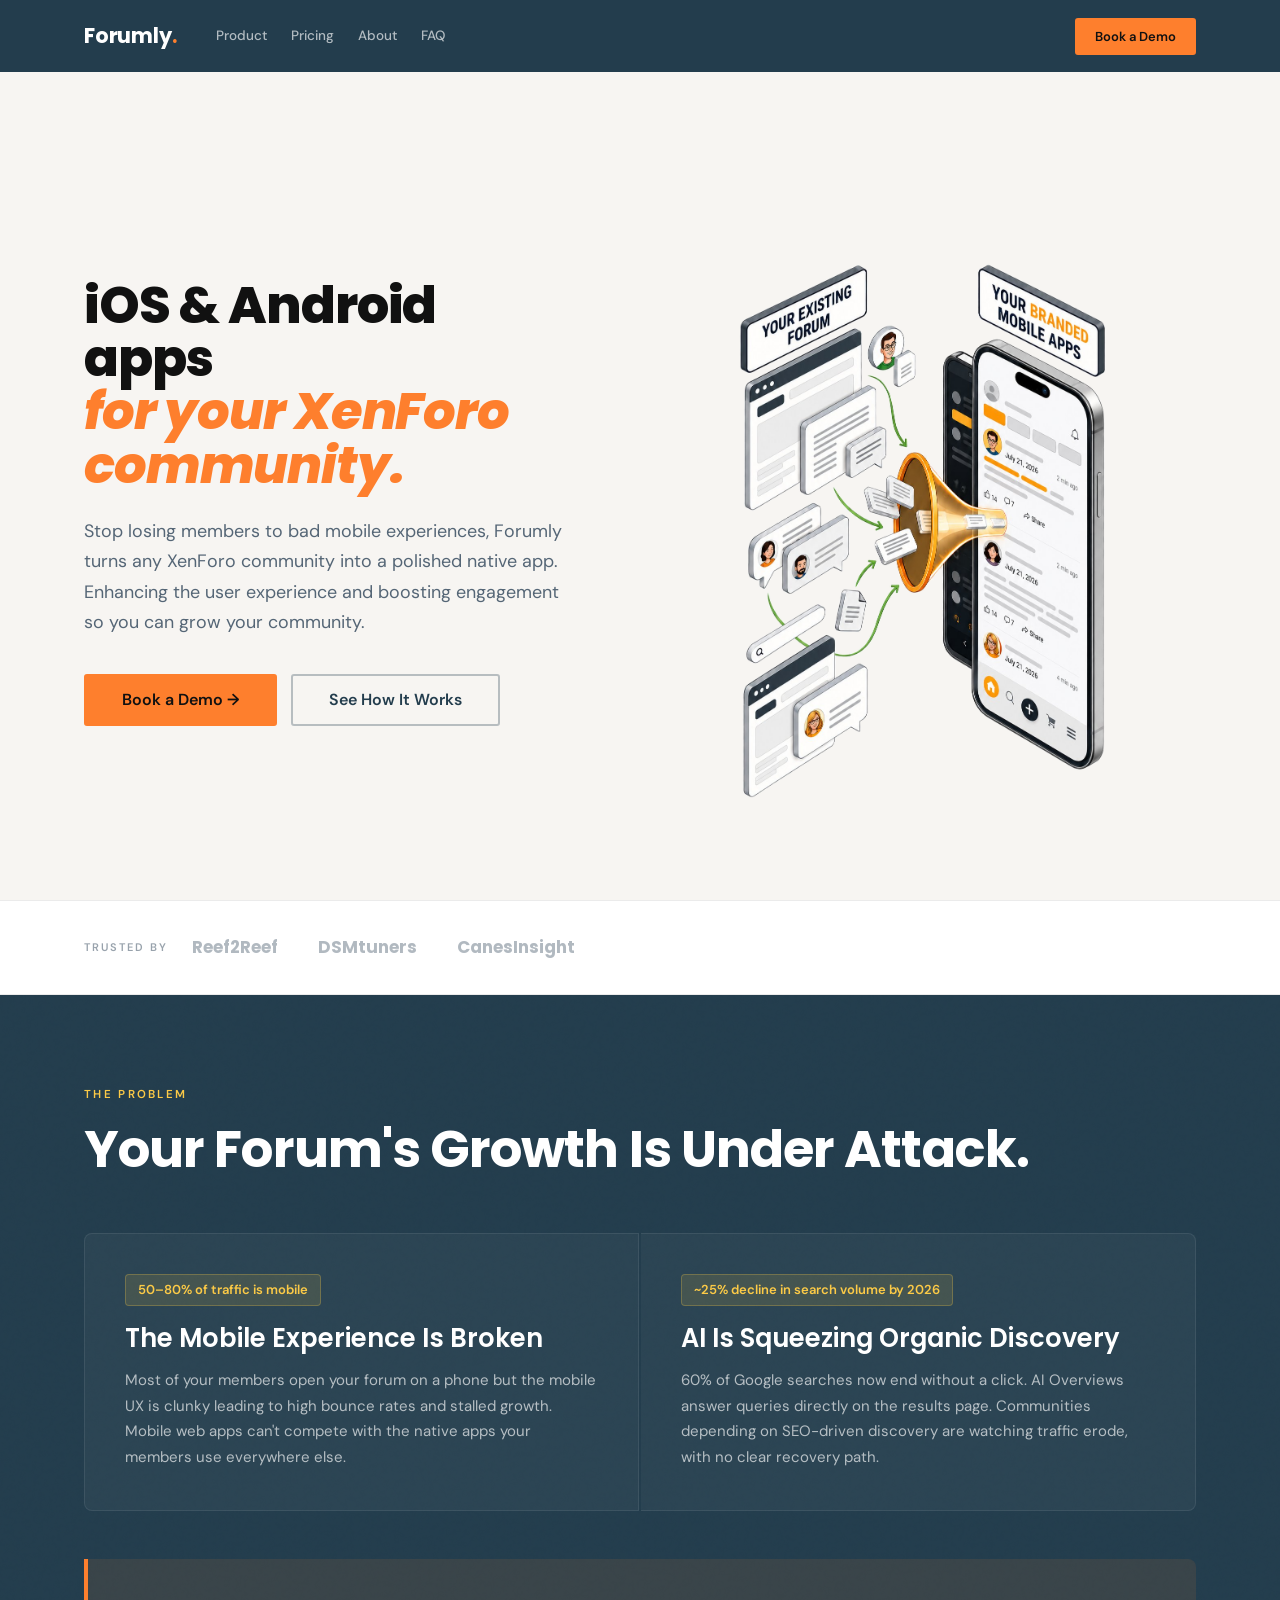
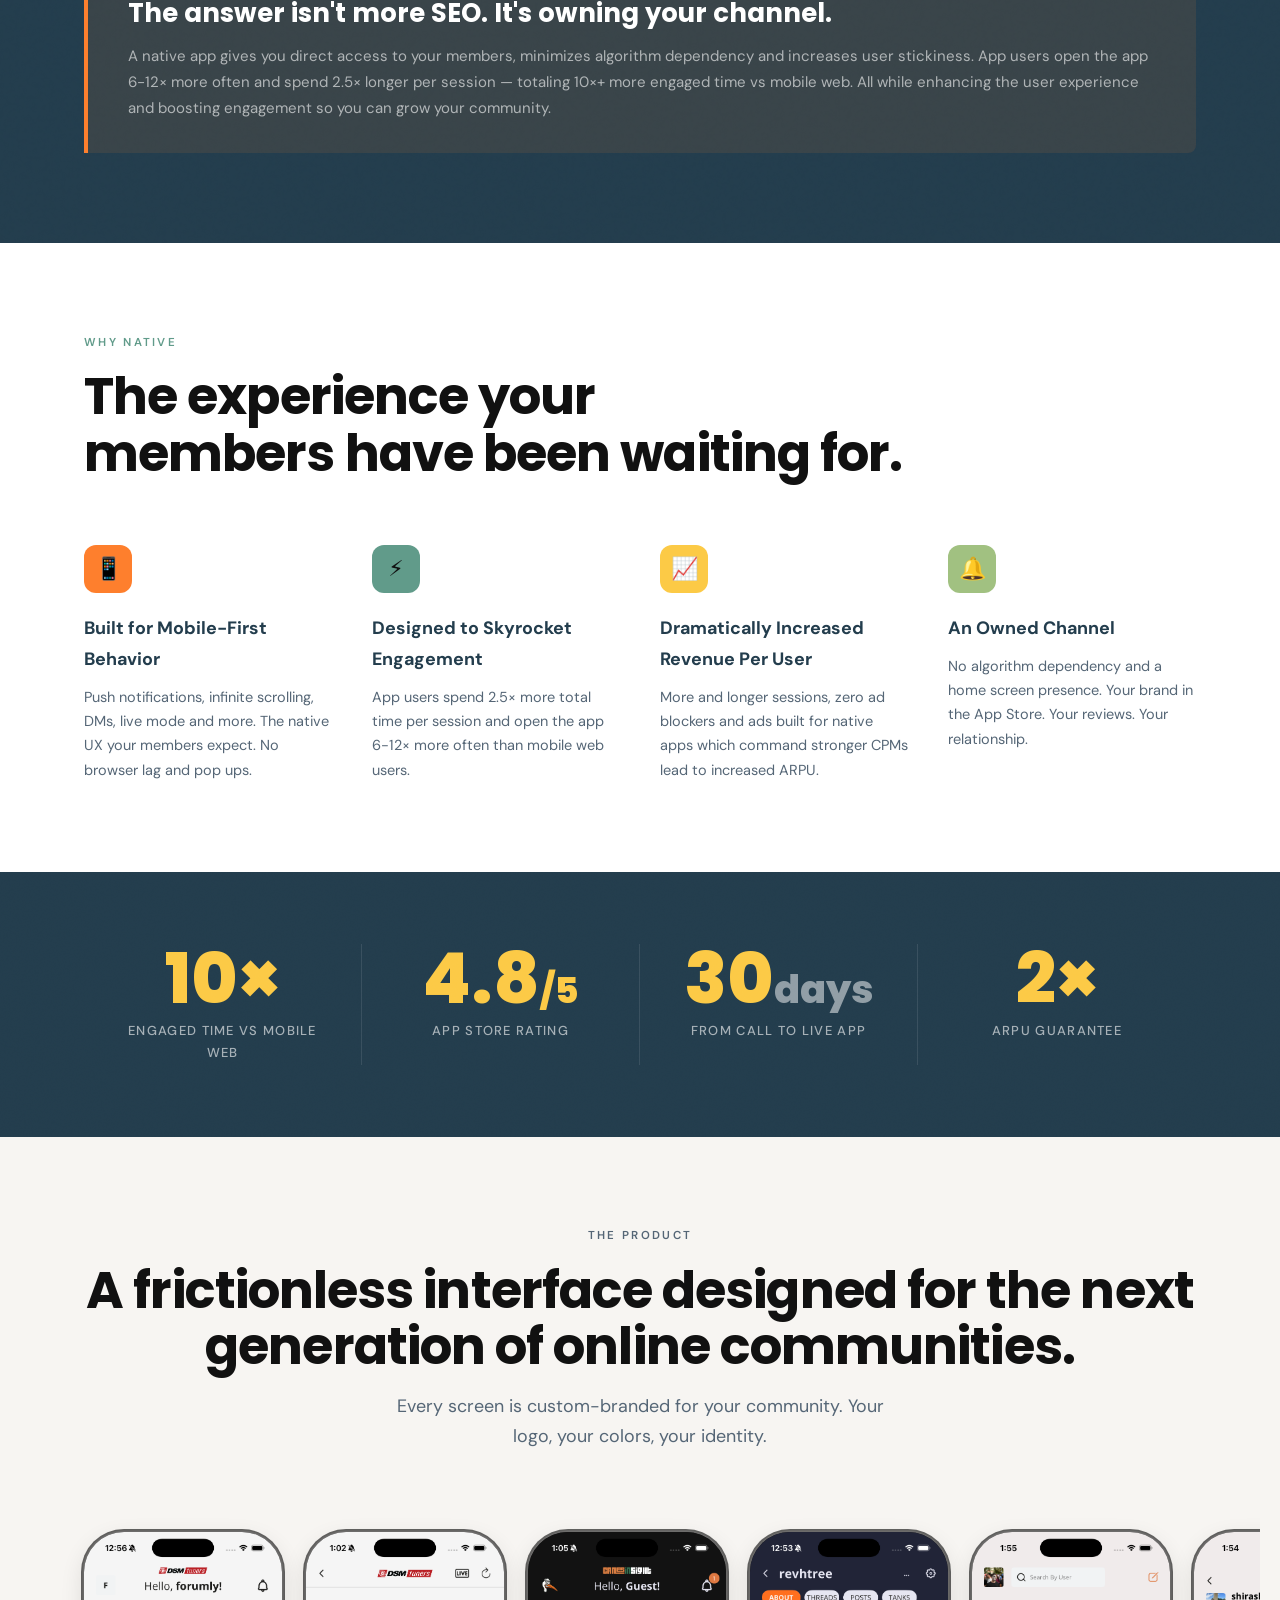
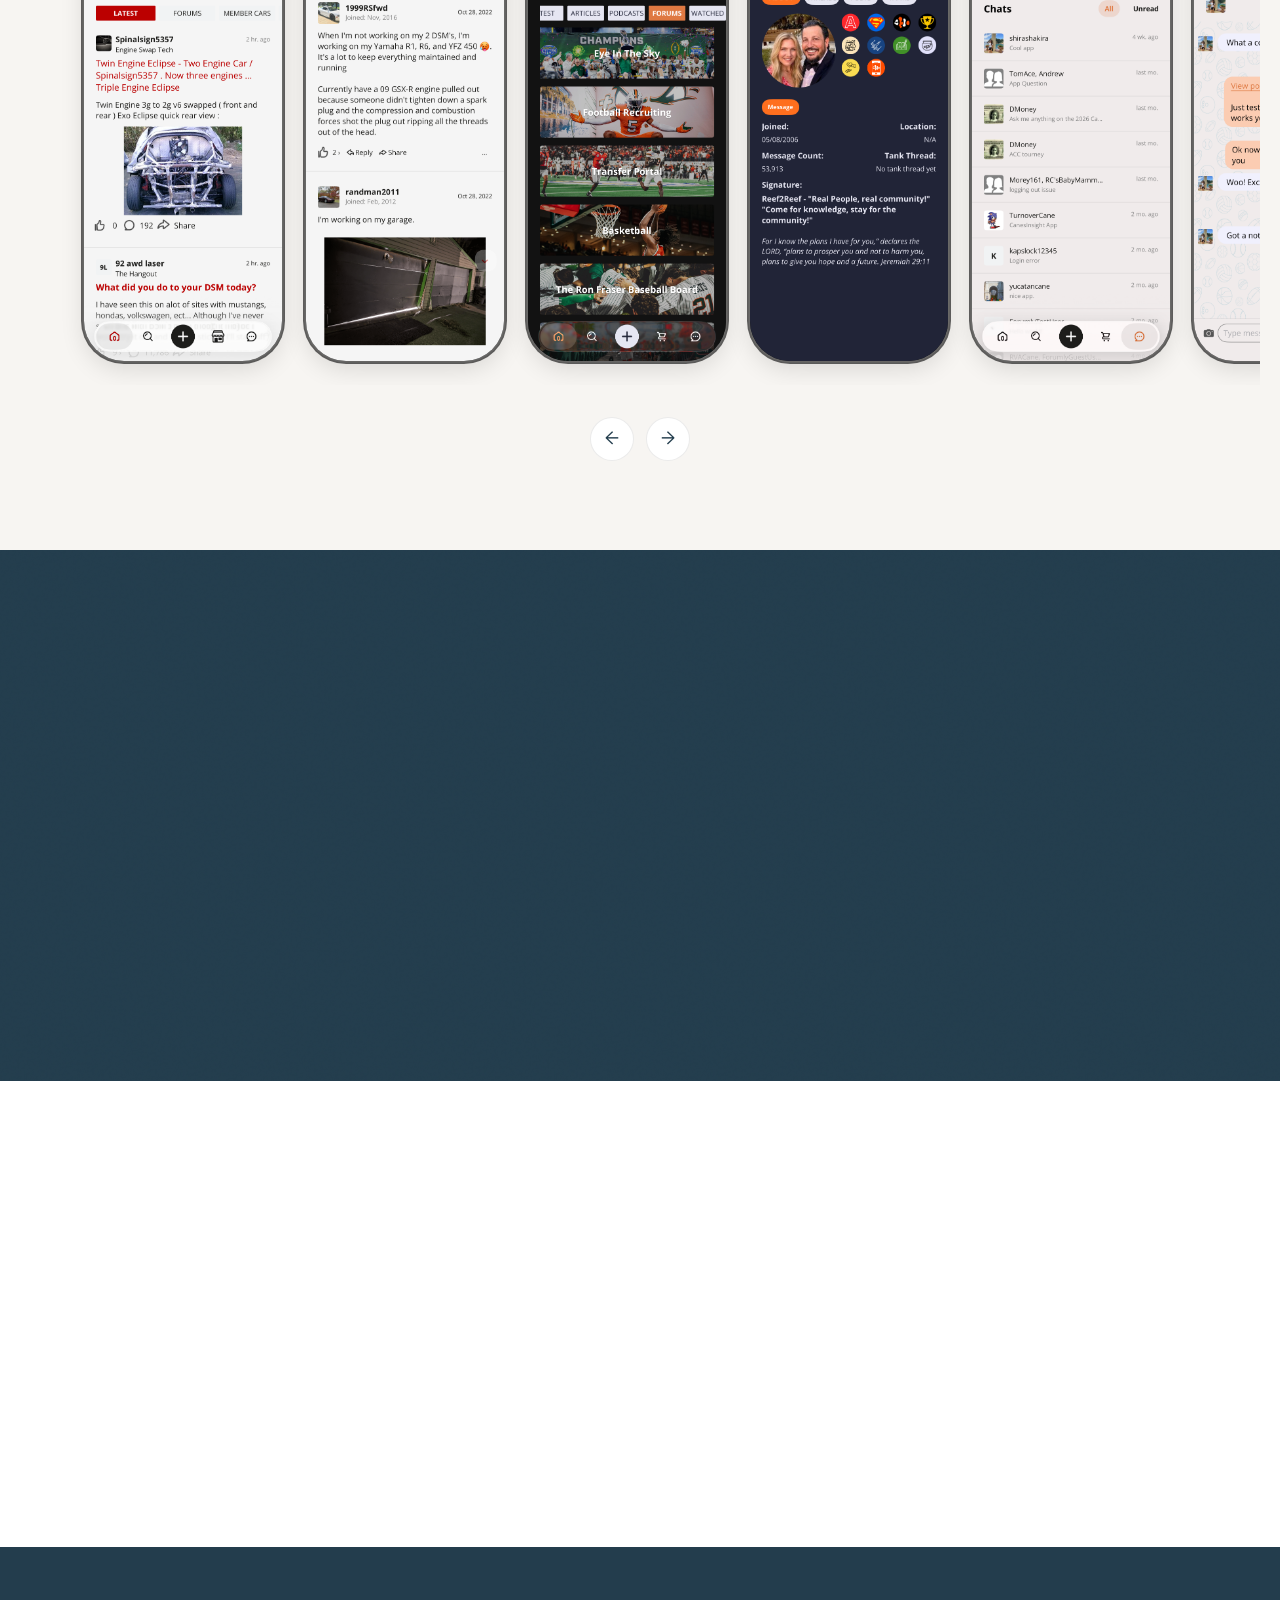
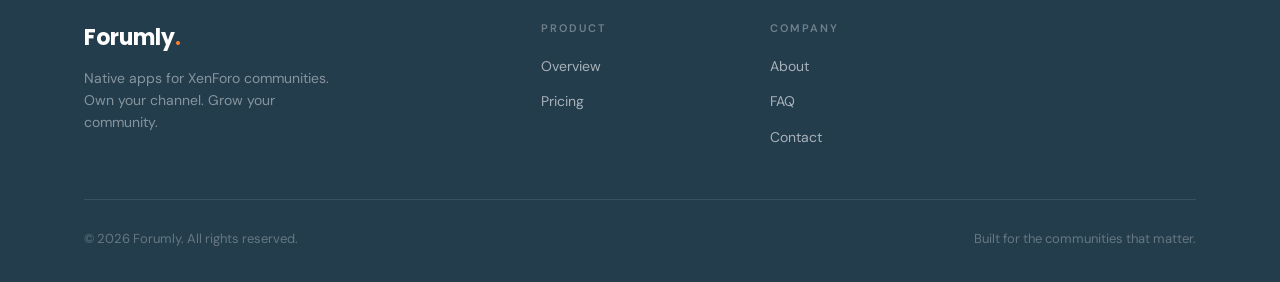
==== index.html @ 3f6e952a "cleaned up some copy with more metrics" ====
<!DOCTYPE html>
<html lang="en">
<head>
<meta charset="UTF-8">
<meta name="viewport" content="width=device-width, initial-scale=1.0">
<title>Forumly — Native Apps for XenForo Communities</title>
<meta name="description" content="Forumly turns any XenForo community into a polished native iOS &amp; Android app in 30 days. More engagement, more revenue, direct channel ownership.">
<link rel="icon" href="data:image/svg+xml,<svg xmlns=%22http://www.w3.org/2000/svg%22 viewBox=%220 0 100 100%22><text y=%22.9em%22 font-size=%2290%22>📱</text></svg>">
<link rel="canonical" href="https://www.tryforumly.com/">
<meta property="og:type" content="website">
<meta property="og:site_name" content="Forumly">
<meta property="og:url" content="https://www.tryforumly.com/">
<meta property="og:title" content="Forumly — Native Apps for XenForo Communities">
<meta property="og:description" content="Forumly turns any XenForo community into a polished native iOS &amp; Android app in 30 days. More engagement, more revenue, direct channel ownership.">
<meta property="og:image" content="https://www.tryforumly.com/uploads/og-image.png">
<meta name="twitter:card" content="summary_large_image">
<meta name="twitter:title" content="Forumly — Native Apps for XenForo Communities">
<meta name="twitter:description" content="Forumly turns any XenForo community into a polished native iOS &amp; Android app in 30 days. More engagement, more revenue, direct channel ownership.">
<meta name="twitter:image" content="https://www.tryforumly.com/uploads/og-image.png">
<link href="https://assets.calendly.com/assets/external/widget.css" rel="stylesheet">
<link rel="stylesheet" href="css/forumly.css">
<link rel="stylesheet" href="css/index.css">
<script type="application/ld+json">
{
  "@context": "https://schema.org",
  "@graph": [
    {
      "@type": "WebSite",
      "name": "Forumly",
      "url": "https://www.tryforumly.com/",
      "description": "Native iOS and Android apps for XenForo forum communities."
    },
    {
      "@type": "Organization",
      "name": "Forumly",
      "url": "https://www.tryforumly.com/",
      "description": "Forumly builds native iOS and Android apps for XenForo communities. Live in 30 days. 50/50 revenue share with a 2× ARPU guarantee.",
      "sameAs": []
    },
    {
      "@type": "SoftwareApplication",
      "name": "Forumly — XenForo Mobile App",
      "applicationCategory": "CommunityApplication",
      "operatingSystem": "iOS, Android",
      "url": "https://www.tryforumly.com/",
      "description": "The fastest way to launch a native iOS and Android app for any XenForo community. Full-service: we build it, submit it, and manage it. Live in 30 days. No developer required. 50/50 ad revenue share with a 2× ARPU guarantee — we only win when you win.",
      "offers": {
        "@type": "Offer",
        "price": "6000",
        "priceCurrency": "USD",
        "description": "One-time setup fee. 50/50 ad revenue share ongoing. 2× ARPU guarantee."
      },
      "featureList": [
        "Native iOS and Android apps (not a webview wrapper)",
        "Live in 30 days",
        "Full-service: we handle App Store and Google Play submission",
        "Push notifications",
        "Real-time sync via XenForo REST API",
        "Custom branding — your name, your icon, your app",
        "50/50 ad revenue share",
        "2× ARPU guarantee",
        "Live Mode for real-time community events",
        "BBCode rendered as native UI elements",
        "Existing subscriber/paid member tiers respected"
      ],
    }
  ]
}
</script>
</head>
<body>

<!-- ── Navigation ── -->
<script src="partials/nav.js"></script>

<!-- ── Hero ── -->
<section class="hero" data-screen-label="Hero">
  <div class="wrap">
    <div class="hero-grid">
      <div class="hero-content">
        <h1 class="display" style="margin-top: 20px; font-size: clamp(32px,4vw,58px); font-family: Poppins">
          iOS &amp; Android apps<br>
          <em style="color:var(--orange);">for your XenForo community.</em>
        </h1>
        <p class="lead" style="margin-top:24px;max-width:480px;">
          Stop losing members to bad mobile experiences, Forumly turns any XenForo community into a polished native app. Enhancing the user experience and boosting engagement so you can grow your community.
        </p>
        <div class="hero-ctas">
          <a href="" onclick="Calendly.initPopupWidget({url:'https://calendly.com/nathan-tryforumly/30min?primary_color=fe7f2d'});return false;" class="btn btn-primary btn-lg">Book a Demo &rarr;</a>
          <a href="product.html" class="btn btn-outline--dark btn-lg">See How It Works</a>
        </div>
      </div>
      <div class="hero-illustration" aria-hidden="false">
          <img src="uploads/hero-infographic.png" alt="Your existing XenForo forum transformed into branded native mobile apps" style="margin: 0px">
        </div>
    </div>
  </div>
</section>

<!-- ── Partner Strip ── -->
<div class="partners" data-screen-label="Partners">
  <div class="wrap">
    <div class="partners-inner">
      <span class="partner-lede">Trusted by</span>
      <div class="partner-scroll-wrap">
        <div class="partner-scroll-inner">
          <a href="https://reef2reef.com/" target="_blank" rel="noopener" class="partner-name" style="--brand-color:#FF6F1E;">Reef2Reef</a>
          <a href="https://dsmtuners.com/" target="_blank" rel="noopener" class="partner-name" style="--brand-color:#BB0000;">DSMtuners</a>
          <a href="https://www.canesinsight.com/" target="_blank" rel="noopener" class="partner-name" style="--brand-color:#DF7942;">CanesInsight</a>
          <a href="https://reef2reef.com/" target="_blank" rel="noopener" class="partner-name partner-clone" style="--brand-color:#FF6F1E;" aria-hidden="true">Reef2Reef</a>
          <a href="https://dsmtuners.com/" target="_blank" rel="noopener" class="partner-name partner-clone" style="--brand-color:#BB0000;" aria-hidden="true">DSMtuners</a>
          <a href="https://www.canesinsight.com/" target="_blank" rel="noopener" class="partner-name partner-clone" style="--brand-color:#DF7942;" aria-hidden="true">CanesInsight</a>
        </div>
      </div>
    </div>
  </div>
</div>

<!-- ── Problem ── -->
<section class="sec sec--dark" id="problem" data-screen-label="Problem">
  <div class="wrap">
    <div class="reveal">
      <span class="eyebrow">The problem</span>
      <h2 class="heading-1" style="margin-top:16px;">
        Your Forum's Growth Is Under Attack.
      </h2>
    </div>
    <div class="problem-grid reveal">
      <div class="problem-col">
        <span class="problem-stat">50–80% of traffic is mobile</span>
        <h3 class="heading-3" style="color:var(--white);margin-bottom:14px;">The Mobile Experience Is Broken</h3>
        <p style="color:rgba(255,255,255,0.65);font-size:15px;line-height:1.7;">Most of your members open your forum on a phone but the mobile UX is clunky leading to high bounce rates and stalled growth. Mobile web apps can't compete with the native apps your members use everywhere else.</p>
      </div>
      <div class="problem-col">
        <span class="problem-stat">~25% decline in search volume by 2026</span>
        <h3 class="heading-3" style="color:var(--white);margin-bottom:14px;">AI Is Squeezing Organic Discovery</h3>
        <p style="color:rgba(255,255,255,0.65);font-size:15px;line-height:1.7;">60% of Google searches now end without a click. AI Overviews answer queries directly on the results page. Communities depending on SEO-driven discovery are watching traffic erode, with no clear recovery path.</p>
      </div>
    </div>
    <div class="problem-bridge reveal">
      <p style="font-family:var(--font-display);font-size:clamp(18px,2.2vw,26px);font-weight:700;color:var(--white);">The answer isn't more SEO. It's owning your channel.</p>
      <p style="color:rgba(255,255,255,0.6);font-size:15px;margin-top:8px;">A native app gives you direct access to your members, minimizes algorithm dependency and increases user stickiness. App users open the app 6-12× more often and spend 2.5× longer per session — totaling 10×+ more engaged time vs mobile web. All while enhancing the user experience and boosting engagement so you can grow your community.</p>
    </div>
  </div>
</section>

<!-- ── Benefits ── -->
<section class="sec" id="benefits" data-screen-label="Benefits">
  <div class="wrap">
    <div class="reveal">
      <span class="eyebrow">Why native</span>
      <h2 class="heading-1" style="margin-top:16px;">
        The experience your<br>members have been waiting for.
      </h2>
    </div>
    <div class="benefits-row reveal">

      <div class="benefit">
        <div class="benefit-icon" style="background:var(--orange);font-size:22px;">📱</div>
        <h3>Built for Mobile-First Behavior</h3>
        <p>Push notifications, infinite scrolling, DMs, live mode and more. The native UX your members expect. No browser lag and pop ups. </p>
      </div>

      <div class="benefit">
        <div class="benefit-icon" style="background:var(--teal);font-size:22px;">⚡</div>
        <h3>Designed to Skyrocket Engagement</h3>
        <p>App users spend 2.5× more total time per session and open the app 6-12× more often than mobile web users.</p>
      </div>

      <div class="benefit">
        <div class="benefit-icon" style="background:var(--yellow);font-size:22px;">📈</div>
        <h3>Dramatically Increased Revenue Per User</h3>
        <p>More and longer sessions, zero ad blockers and ads built for native apps which command stronger CPMs lead to increased ARPU.</p>
      </div>

      <div class="benefit">
        <div class="benefit-icon" style="background:var(--sage);font-size:22px;">🔔</div>
        <h3>An Owned Channel</h3>
        <p>No algorithm dependency and a home screen presence. Your brand in the App Store. Your reviews. Your relationship.</p>
      </div>

    </div>
  </div>
</section>

<!-- ── Stats Bar ── -->
<section class="stats-bar sec--dark" data-screen-label="Stats">
  <div class="wrap">
    <div class="stats-inner reveal">
      <div class="stat-cell">
        <span class="stat-num">10×</span>
        <span class="stat-label">Engaged time vs mobile web</span>
      </div>
      <div class="stat-cell">
        <span class="stat-num">4.8<span style="font-size:0.5em;">/5</span></span>
        <span class="stat-label">App Store rating</span>
      </div>
      <div class="stat-cell">
        <span class="stat-num">30<span style="font-size:0.55em;color:rgba(255,255,255,0.5);">days</span></span>
        <span class="stat-label">From call to live app</span>
      </div>
      <div class="stat-cell">
        <span class="stat-num">2×</span>
        <span class="stat-label">ARPU GUARANTEE</span>
      </div>
    </div>
  </div>
</section>

<!-- ── App Preview ── -->
<section class="sec sec--warm" id="preview" data-screen-label="App Preview">
  <div class="wrap">
    <div class="reveal" style="text-align:center;">
      <span class="eyebrow eyebrow--dark">The product</span>
      <h2 class="heading-1" style="margin-top:16px;margin-left:auto;margin-right:auto;">
        A frictionless interface designed for the next generation of online communities.
      </h2>
      <p class="lead" style="margin-top:16px;max-width:520px;margin-left:auto;margin-right:auto;">
        Every screen is custom-branded for your community. Your logo, your colors, your identity.
      </p>
    </div>
    <div class="screenshot-carousel reveal">
      <div class="carousel-fade">
        <div class="carousel-track" id="carouselTrack">
          <div class="carousel-item">
            <div class="phone phone--lg"><img src="uploads/home_main_feed.png" alt="XenForo community main feed in Forumly native mobile app"></div>
          </div>
          <div class="carousel-item">
            <div class="phone phone--lg"><img src="uploads/home_thread.png" alt="XenForo forum thread view in Forumly native iOS app"></div>
          </div>
          <div class="carousel-item">
            <div class="phone phone--lg"><img src="uploads/home_forums.png" alt="XenForo forums list in Forumly native mobile app"></div>
          </div>
          <div class="carousel-item">
            <div class="phone phone--lg"><img src="uploads/home_profile.png" alt="User profile screen in XenForo native mobile app"></div>
          </div>
          <div class="carousel-item">
            <div class="phone phone--lg"><img src="uploads/pasted-1780509312241-0.png" alt="Direct message inbox in XenForo native mobile app"></div>
          </div>
          <div class="carousel-item">
            <div class="phone phone--lg"><img src="uploads/pasted-1780509300021-0.png" alt="Direct messaging in XenForo native mobile app"></div>
          </div>
          <div class="carousel-item">
            <div class="phone phone--lg"><img src="uploads/product_push_notification.png" alt="XenForo forum push notification on iPhone"></div>
          </div>
          <div class="carousel-item">
            <div class="phone phone--lg"><img src="uploads/pasted-1780509319614-0.png" alt="Full-text search in XenForo native mobile app"></div>
          </div>
          <div class="carousel-item">
            <div class="phone phone--lg"><img src="uploads/product_easy_posting.png" alt="Easy forum posting in XenForo native mobile app"></div>
          </div>
        </div>
      </div>
      <div class="carousel-controls">
        <button class="carousel-btn" id="carouselPrev" aria-label="Previous">&#8592;</button>
        <button class="carousel-btn" id="carouselNext" aria-label="Next">&#8594;</button>
      </div>
    </div>
  </div>
</section>



<!-- ── Testimonial ── -->
<section class="sec--dark" id="testimonial" data-screen-label="Testimonial">
  <div class="wrap">
    <div class="testimonial-quote reveal">
      <span class="quote-mark">&ldquo;</span>
      <p class="quote-text" style="font-size:clamp(20px,2.5vw,34px);">
        With our new app we not only have a tool that can help us stay viable, but we have 
        something that gives us other avenues for growth in an ever evolving social landscape.
      </p>
      <div class="quote-attr">
        <span class="quote-name">David Hammontree &mdash; <span style="color:var(--orange);">@revhtree</span></span>
        <span class="quote-role">Owner, <a href="https://www.reef2reef.com/" target="_blank" rel="noopener" style="color:rgba(255,255,255,0.55);text-decoration:underline;text-underline-offset:3px;">Reef2Reef.com</a> &mdash; largest reef aquarium community online</span>
      </div>
    </div>
  </div>
</section>

<!-- ── Final CTA ── -->
<section class="final-cta" data-screen-label="CTA">
  <div class="wrap">
    <div class="reveal">
      <span class="eyebrow eyebrow--dark" style="display:block;text-align:center;margin-bottom:20px;">Get started</span>
      <h2 class="heading-1" style="margin:0 auto 16px;">
        Ready to grow your community?
      </h2>
      <p class="lead" style="max-width:420px;margin:0 auto 36px;">
        No long-term contracts. Live in 30 days.
      </p>
      <div class="final-cta-btns">
        <a href="" onclick="Calendly.initPopupWidget({url:'https://calendly.com/nathan-tryforumly/30min?primary_color=fe7f2d'});return false;" class="btn btn-primary btn-lg">Book a Demo &rarr;</a>
        <a href="pricing.html" class="btn btn-outline--dark btn-lg">See Pricing</a>
      </div>
    </div>
  </div>
</section>

<!-- ── Footer ── -->
<script src="partials/footer.js"></script>

<script src="https://assets.calendly.com/assets/external/widget.js" type="text/javascript" async></script>
<script src="js/nav.js"></script>
<script>
(function () {
  var track = document.getElementById('carouselTrack');
  var prevBtn = document.getElementById('carouselPrev');
  var nextBtn = document.getElementById('carouselNext');
  if (!track) return;

  var originals = Array.from(track.querySelectorAll('.carousel-item'));
  var n = originals.length;

  // Clone all items for seamless looping
  originals.forEach(function (item) {
    var clone = item.cloneNode(true);
    clone.setAttribute('aria-hidden', 'true');
    track.appendChild(clone);
  });

  var current = 0;
  var isJumping = false;

  function itemW() {
    var gap = parseInt(getComputedStyle(track).gap) || 24;
    return originals[0].offsetWidth + gap;
  }

  function goTo(index, animate) {
    isJumping = !animate;
    track.style.scrollBehavior = animate ? 'smooth' : 'auto';
    track.scrollLeft = index * itemW();
    if (animate) setTimeout(function () { isJumping = false; }, 400);
    current = index;
  }

  // Start at first item
  goTo(0, false);

  nextBtn.addEventListener('click', function () {
    var next = current + 1;
    if (next >= n) {
      // Scroll to clone, then silently jump to real item
      track.style.scrollBehavior = 'smooth';
      track.scrollLeft = next * itemW();
      current = next;
      setTimeout(function () { goTo(0, false); }, 420);
    } else {
      goTo(next, true);
    }
  });

  prevBtn.addEventListener('click', function () {
    if (current <= 0) {
      // Jump to last clone position, then scroll back
      goTo(n, false);
      setTimeout(function () { goTo(n - 1, true); }, 50);
    } else {
      goTo(current - 1, true);
    }
  });

  // Auto-advance every 3.5 seconds
  var autoTimer = setInterval(function () {
    var next = current + 1;
    if (next >= n) {
      track.style.scrollBehavior = 'smooth';
      track.scrollLeft = next * itemW();
      current = next;
      setTimeout(function () { goTo(0, false); }, 420);
    } else {
      goTo(next, true);
    }
  }, 3500);

  // Pause auto-advance on user interaction
  [prevBtn, nextBtn].forEach(function (btn) {
    btn.addEventListener('click', function () {
      clearInterval(autoTimer);
    });
  });
})();
</script>
</body>
</html>
---- css/forumly.css ----
/* ================================================
   FORUMLY — SHARED STYLESHEET
   Editorial meets product. Dark slate / vivid orange
   ================================================ */

@import url('https://fonts.googleapis.com/css2?family=Poppins:ital,wght@0,500;0,600;0,700;0,800;1,600&family=DM+Sans:opsz,wght@9..40,300;9..40,400;9..40,500;9..40,600;9..40,700&display=swap');

/* ── Tokens ── */
:root {
  --dark:   #233D4D;
  --orange: #FE7F2D;
  --yellow: #FCCA46;
  --sage:   #A1C181;
  --teal:   #619B8A;
  --white:  #FFFFFF;
  --black:  #111111;
  --warm:   #F7F5F2;
  --muted:  #556676;
  --border: rgba(0,0,0,0.08);

  --font-display: 'Poppins', system-ui, sans-serif;
  --font-body:    'DM Sans', system-ui, sans-serif;

  --w: 1240px;
  --pad: clamp(20px, 5vw, 64px);
  --sv: clamp(48px, 7vw, 96px);
  --r-sm: 3px;
  --r-md: 8px;
  --r-lg: 16px;
  --r-xl: 28px;
}

/* ── Reset ── */
*, *::before, *::after { box-sizing: border-box; margin: 0; padding: 0; }
html { scroll-behavior: smooth; }
img, video { display: block; max-width: 100%; }
a { color: inherit; text-decoration: none; }
ul, ol { list-style: none; }
button { cursor: pointer; border: none; background: none; font: inherit; }

/* ── Base ── */
body {
  font-family: var(--font-body);
  font-size: clamp(15px, 1.1vw, 17px);
  line-height: 1.72;
  color: var(--black);
  background: var(--white);
  -webkit-font-smoothing: antialiased;
  padding-top: 72px;
}

/* ── Type utilities ── */
.eyebrow {
  font-size: 11.5px;
  font-weight: 600;
  letter-spacing: 0.2em;
  text-transform: uppercase;
  color: var(--teal);
  display: block;
}
/* Keep yellow eyebrows on dark/navy backgrounds */
.sec--dark .eyebrow { color: var(--yellow); }
.eyebrow--dark { color: var(--muted); }

.display {
  font-family: var(--font-display);
  font-size: clamp(44px, 6vw, 92px);
  font-weight: 800;
  line-height: 1.04;
  letter-spacing: -0.022em;
}

.heading-1 {
  font-family: var(--font-display);
  font-size: clamp(32px, 4vw, 64px);
  font-weight: 700;
  line-height: 1.1;
  letter-spacing: -0.018em;
}

.heading-2 {
  font-family: var(--font-display);
  font-size: clamp(26px, 3vw, 44px);
  font-weight: 700;
  line-height: 1.15;
  letter-spacing: -0.01em;
}

.heading-3 {
  font-family: var(--font-display);
  font-size: clamp(20px, 2vw, 28px);
  font-weight: 600;
  line-height: 1.25;
}

.lead {
  font-size: clamp(16px, 1.4vw, 20px);
  line-height: 1.7;
  color: var(--muted);
}

.lead--white { color: rgba(255,255,255,0.72); }

/* ── Layout ── */
.wrap {
  max-width: var(--w);
  margin: 0 auto;
  padding: 0 var(--pad);
}

section { position: relative; }

.sec { padding: var(--sv) 0; }
.sec--sm { padding: clamp(48px, 6vw, 80px) 0; }

.sec--dark {
  background: var(--dark);
  color: var(--white);
}
.sec--warm { background: var(--warm); }
.sec--teal { background: var(--teal); color: var(--white); }

/* subtle noise on dark sections */
.sec--dark::before {
  content: '';
  position: absolute;
  inset: 0;
  background-image: url("data:image/svg+xml,%3Csvg viewBox='0 0 200 200' xmlns='http://www.w3.org/2000/svg'%3E%3Cfilter id='n'%3E%3CfeTurbulence type='fractalNoise' baseFrequency='0.75' numOctaves='4' stitchTiles='stitch'/%3E%3C/filter%3E%3Crect width='100%25' height='100%25' filter='url(%23n)' opacity='1'/%3E%3C/svg%3E");
  opacity: 0.025;
  pointer-events: none;
  mix-blend-mode: overlay;
}

/* ── Buttons ── */
.btn {
  display: inline-flex;
  align-items: center;
  gap: 8px;
  padding: 13px 26px;
  border-radius: var(--r-sm);
  font-family: var(--font-body);
  font-size: 15px;
  font-weight: 600;
  line-height: 1;
  transition: all 0.18s ease;
  white-space: nowrap;
  cursor: pointer;
}

.btn-primary {
  background: var(--orange);
  color: var(--black);
  border: 2px solid var(--orange);
}
.btn-primary:hover { background: #e96e22; border-color: #e96e22; transform: translateY(-1px); }

.btn-outline {
  background: transparent;
  color: var(--white);
  border: 2px solid rgba(255,255,255,0.38);
}
.btn-outline:hover { border-color: var(--white); background: rgba(255,255,255,0.06); }

.btn-outline--dark {
  background: transparent;
  color: var(--dark);
  border: 2px solid rgba(35,61,77,0.3);
}
.btn-outline--dark:hover { border-color: var(--dark); background: rgba(35,61,77,0.04); }

.btn-lg { padding: 16px 36px; font-size: 16px; }
.btn-sm { padding: 10px 18px; font-size: 13px; }
.btn-full { width: 100%; justify-content: center; }

/* ── Navigation ── */
.site-nav {
  position: fixed;
  top: 0; left: 0; right: 0;
  z-index: 200;
  height: 72px;
  background: var(--dark);
  display: flex;
  align-items: center;
  transition: box-shadow 0.3s;
}
.site-nav.scrolled { box-shadow: 0 2px 32px rgba(0,0,0,0.28); }

.nav-inner {
  display: flex;
  align-items: center;
  gap: 0;
  width: 100%;
  max-width: var(--w);
  margin: 0 auto;
  padding: 0 var(--pad);
}

.nav-logo {
  font-family: var(--font-display);
  font-size: 21px;
  font-weight: 700;
  color: var(--white);
  letter-spacing: -0.01em;
  margin-right: 40px;
  white-space: nowrap;
  flex-shrink: 0;
}
.nav-logo em { color: var(--orange); font-style: normal; }

.nav-links {
  display: flex;
  align-items: center;
  gap: 24px;
  flex: 1;
}
.nav-links a {
  font-size: 13.5px;
  font-weight: 500;
  color: rgba(255,255,255,0.65);
  transition: color 0.18s;
  white-space: nowrap;
}
.nav-links a:hover, .nav-links a.active { color: var(--white); }

.nav-right {
  display: flex;
  align-items: center;
  gap: 20px;
  margin-left: auto;
  flex-shrink: 0;
}
.nav-login {
  font-size: 13.5px;
  font-weight: 500;
  color: rgba(255,255,255,0.55);
  transition: color 0.18s;
}
.nav-login:hover { color: var(--white); }

.hamburger {
  display: none;
  flex-direction: column;
  justify-content: center;
  gap: 5px;
  width: 40px;
  height: 40px;
  margin-left: auto;
  flex-shrink: 0;
}
.hamburger span {
  display: block;
  width: 22px;
  height: 2px;
  background: var(--white);
  border-radius: 2px;
  transition: all 0.25s;
}
.hamburger.open span:nth-child(1) { transform: translateY(7px) rotate(45deg); }
.hamburger.open span:nth-child(2) { opacity: 0; transform: scaleX(0); }
.hamburger.open span:nth-child(3) { transform: translateY(-7px) rotate(-45deg); }

/* ── Phone Frame ── */
.phone {
  width: 240px;
  aspect-ratio: 9 / 19.5;
  border-radius: 40px;
  background: #0f0f0f;
  box-shadow:
    0 0 0 1.5px rgba(255,255,255,0.08),
    0 0 0 3px rgba(0,0,0,0.6),
    0 8px 24px rgba(0,0,0,0.12);
  overflow: hidden;
  flex-shrink: 0;
}
.phone img {
  width: 100%;
  height: 100%;
  object-fit: cover;
  object-position: top;
}
.phone--lg { width: 300px; }
.phone--sm { width: 190px; }

/* ── Stats ── */
.stat-num {
  font-family: var(--font-display);
  font-size: clamp(42px, 5.5vw, 76px);
  font-weight: 800;
  color: var(--yellow);
  line-height: 1;
  display: block;
}
.stat-label {
  font-size: 13px;
  font-weight: 500;
  color: rgba(255,255,255,0.6);
  text-transform: uppercase;
  letter-spacing: 0.1em;
  display: block;
  margin-top: 6px;
}
.stats-bar { padding: 72px 0; }
.stats-inner {
  display: grid;
  grid-template-columns: repeat(4, 1fr);
}
.stat-cell {
  padding: 0 32px;
  border-right: 1px solid rgba(255,255,255,0.1);
  text-align: center;
}
.stat-cell:last-child { border-right: none; }

/* ── Benefit / Feature Cards ── */
.benefit-num {
  font-family: var(--font-display);
  font-size: 56px;
  font-weight: 800;
  color: var(--yellow);
  line-height: 1;
  margin-bottom: 16px;
  opacity: 0.85;
}

/* ── Divider ── */
.rule {
  height: 1px;
  background: var(--border);
}
.rule--white { background: rgba(255,255,255,0.1); }

/* ── Checklist ── */
.checklist { display: flex; flex-direction: column; gap: 12px; }
.checklist li {
  display: flex;
  align-items: flex-start;
  gap: 12px;
  font-size: 15px;
  line-height: 1.55;
}
.checklist li::before {
  content: '✓';
  flex-shrink: 0;
  width: 22px;
  height: 22px;
  border-radius: 50%;
  background: var(--sage);
  color: var(--white);
  font-size: 12px;
  font-weight: 700;
  display: flex;
  align-items: center;
  justify-content: center;
  margin-top: 1px;
}

/* ── Partner logos strip ── */
.partner-strip {
  padding: 28px 0;
  border-top: 1px solid var(--border);
}
.partner-inner {
  display: flex;
  align-items: center;
  gap: 40px;
  flex-wrap: wrap;
}
.partner-lede {
  font-size: 11px;
  font-weight: 600;
  letter-spacing: 0.18em;
  text-transform: uppercase;
  color: var(--muted);
  opacity: 0.6;
  white-space: nowrap;
}
.partner-name {
  font-family: var(--font-display);
  font-size: 17px;
  font-weight: 700;
  color: var(--muted);
  opacity: 0.45;
  white-space: nowrap;
  transition: color 0.2s, opacity 0.2s;
  text-decoration: none;
}
.partner-name:hover { color: var(--brand-color, var(--orange)); opacity: 1; }

/* ── Footer ── */
.site-footer {
  background: var(--dark);
  color: var(--white);
  padding: 72px 0 32px;
}

.footer-top {
  display: grid;
  grid-template-columns: 1.2fr 2fr;
  gap: 64px;
  padding-bottom: 48px;
  border-bottom: 1px solid rgba(255,255,255,0.1);
  margin-bottom: 28px;
}

.footer-brand {}
.footer-logo {
  font-family: var(--font-display);
  font-size: 22px;
  font-weight: 700;
  color: var(--white);
  margin-bottom: 10px;
}
.footer-logo em { color: var(--orange); font-style: normal; }
.footer-tag {
  font-size: 14px;
  color: rgba(255,255,255,0.45);
  line-height: 1.6;
  max-width: 260px;
}

.footer-nav {
  display: grid;
  grid-template-columns: repeat(3, 1fr);
  gap: 32px;
}
.footer-col h5 {
  font-size: 11px;
  font-weight: 600;
  letter-spacing: 0.18em;
  text-transform: uppercase;
  color: rgba(255,255,255,0.35);
  margin-bottom: 16px;
}
.footer-col ul { display: flex; flex-direction: column; gap: 10px; }
.footer-col a {
  font-size: 14px;
  color: rgba(255,255,255,0.6);
  transition: color 0.18s;
}
.footer-col a:hover { color: var(--white); }

.footer-bottom {
  display: flex;
  justify-content: space-between;
  align-items: center;
  font-size: 13px;
  color: rgba(255,255,255,0.3);
}

/* ── Scroll animation ── */
.reveal {
  opacity: 0;
  transform: translateY(28px);
  transition: opacity 0.65s ease, transform 0.65s ease;
}
.reveal.in { opacity: 1; transform: none; }

/* ── Responsive ── */
@media (max-width: 860px) {
  .stats-bar { padding: 36px 0 10px; }
  .stats-inner { grid-template-columns: repeat(4, 1fr); }
  .stat-cell { padding: 16px 8px; border-right: 1px solid rgba(255,255,255,0.1); border-bottom: none; }
  .stat-cell:last-child { border-right: none; }
  .stat-num { font-size: clamp(22px, 5.5vw, 42px); }
  .stat-label { font-size: 10px; }
}
@media (max-width: 900px) {
  .nav-links { display: none; }
  .nav-right { display: none; }
  .hamburger { display: flex; }

  .nav-links.open {
    display: flex;
    flex-direction: column;
    position: fixed;
    top: 72px; left: 0; right: 0;
    background: var(--dark);
    padding: 28px var(--pad) 36px;
    gap: 22px;
    border-top: 1px solid rgba(255,255,255,0.08);
    box-shadow: 0 16px 40px rgba(0,0,0,0.3);
  }
  .nav-links.open a { font-size: 17px; color: rgba(255,255,255,0.85); }
  .nav-links.open a:hover { color: var(--white); }

  .footer-top { grid-template-columns: 1fr; gap: 40px; }
  .footer-nav { grid-template-columns: repeat(2, 1fr); }
  .footer-bottom { flex-direction: column; gap: 6px; text-align: center; }

  .phone { width: 190px; }
  .phone--lg { width: 230px; }
  .phone--sm { width: 150px; }
}

@media (max-width: 480px) {
  .phone { width: 160px; }
  .phone--lg { width: 190px; }

  .footer-nav { grid-template-columns: 1fr 1fr; }

  .btn { padding: 14px 20px; }
  .btn-lg { padding: 15px 24px; font-size: 15px; }
}
---- css/index.css ----
/* ── Hero ── */
.hero {
  min-height: calc(100vh - 72px);
  display: flex;
  align-items: center;
  background: var(--warm);
  padding: clamp(48px, 7vw, 96px) 0 0;
  overflow: visible;
}
.hero-grid {
  display: grid;
  grid-template-columns: 45% 55%;
  gap: 32px;
  align-items: center;
}
.hero-content {
  padding-right: 16px;
  padding-bottom: clamp(48px, 6vw, 80px);
}
.hero-ctas { display: flex; gap: 14px; flex-wrap: wrap; margin-top: 36px; }
.hero-illustration {
  display: flex;
  align-items: center;
  justify-content: center;
  overflow: visible;
  outline: none;
}
.hero-illustration img {
  width: 100%;
  max-width: 400px;
  height: auto;
  display: block;
  outline: none;
  border: none;
}

/* ── Partners ── */
.partners { padding: 32px 0; border-top: 1px solid var(--border); border-bottom: 1px solid var(--border); }
.partners-inner { display: flex; align-items: center; gap: 24px; flex-wrap: wrap; }
.partner-scroll-wrap { display: flex; align-items: center; gap: 0; flex: 1; }
.partner-scroll-inner { display: flex; align-items: center; gap: 40px; }
.partner-clone { display: none; }

/* ── Problem ── */
.problem-grid {
  display: grid;
  grid-template-columns: 1fr 1fr;
  gap: 2px;
  margin-top: 56px;
}
.problem-col {
  background: rgba(255,255,255,0.04);
  border: 1px solid rgba(255,255,255,0.08);
  border-radius: var(--r-md);
  padding: 40px;
}
.problem-col + .problem-col { border-left: none; border-radius: 0 var(--r-md) var(--r-md) 0; }
.problem-col:first-child { border-radius: var(--r-md) 0 0 var(--r-md); }
.problem-stat {
  display: inline-block;
  background: rgba(252, 202, 70, 0.12);
  border: 1px solid rgba(252,202,70,0.25);
  border-radius: 4px;
  color: var(--yellow);
  font-size: 13px;
  font-weight: 600;
  padding: 4px 12px;
  margin-bottom: 16px;
}
.problem-bridge {
  margin-top: 48px;
  padding: 32px 40px;
  background: rgba(254,127,45,0.1);
  border-left: 4px solid var(--orange);
  border-radius: 0 var(--r-md) var(--r-md) 0;
}

/* ── Benefits ── */
.benefits-row {
  display: grid;
  grid-template-columns: repeat(4, 1fr);
  gap: 48px 40px;
  margin-top: 64px;
}
.benefit {
  display: flex;
  flex-direction: column;
}
.benefit-icon {
  width: 48px; height: 48px;
  border-radius: 12px;
  display: flex;
  align-items: center;
  justify-content: center;
  margin-bottom: 20px;
  flex-shrink: 0;
  font-size: 22px;
  line-height: 1;
}
.benefit-icon svg {
  width: 24px; height: 24px;
  stroke: var(--white);
  fill: none;
  stroke-width: 1.75;
  stroke-linecap: round;
  stroke-linejoin: round;
}
.benefit h3 { font-size: clamp(16px,1.4vw,19px); font-weight:700; margin-bottom:10px; color:var(--dark); }
.benefit p  { font-size:14.5px; color:var(--muted); line-height:1.68; }

/* ── Screenshot Carousel ── */
.screenshot-carousel {
  position: relative;
  margin-top: 56px;
  margin-left: calc(-1 * var(--pad));
  margin-right: calc(-1 * var(--pad));
}
.carousel-fade {
  position: relative;
  overflow: hidden;
}
.carousel-fade::before,
.carousel-fade::after {
  display: none;
}
.carousel-track {
  display: flex;
  gap: 24px;
  overflow-x: auto;
  scroll-snap-type: x mandatory;
  scroll-behavior: smooth;
  scrollbar-width: none;
  padding: 24px var(--pad);
  align-items: flex-end;
}
.carousel-track::-webkit-scrollbar { display: none; }
.carousel-item {
  scroll-snap-align: center;
  flex-shrink: 0;
}
.carousel-controls {
  display: flex;
  justify-content: center;
  gap: 12px;
  margin-top: 32px;
}
.carousel-btn {
  width: 44px; height: 44px;
  border-radius: 50%;
  background: var(--white);
  display: flex;
  align-items: center;
  justify-content: center;
  cursor: pointer;
  border: 1.5px solid var(--border);
  transition: all 0.18s;
  font-size: 18px;
  color: var(--dark);
  user-select: none;
  -webkit-user-select: none;
  touch-action: manipulation;
}
.carousel-btn:hover {
  background: var(--orange);
  border-color: var(--orange);
  color: var(--white);
}
/* 66% of phone--lg (300px) */
.carousel-item .phone { width: 198px; }

/* ── How it works ── */
.steps-grid {
  display: grid;
  grid-template-columns: repeat(4, 1fr);
  gap: 0;
  margin-top: 56px;
  position: relative;
}
.steps-grid::after {
  content: '';
  position: absolute;
  top: 36px;
  left: 12.5%;
  right: 12.5%;
  height: 1px;
  background: linear-gradient(90deg, var(--yellow) 0%, transparent 100%);
  z-index: 0;
}
.step {
  padding: 0 28px;
  position: relative;
  z-index: 1;
}
.step:first-child { padding-left: 0; }
.step-num {
  font-family: var(--font-display);
  font-size: 64px;
  font-weight: 800;
  color: var(--yellow);
  line-height: 1;
  margin-bottom: 16px;
}
.step-title { font-family: var(--font-display); font-size: 20px; font-weight: 700; margin-bottom: 10px; }
.step-body { font-size: 14px; color: var(--muted); line-height: 1.6; }

/* ── Testimonial ── */
.testimonial-quote {
  max-width: 780px;
  margin: 0 auto;
  text-align: center;
  padding: var(--sv) 0;
}
.quote-mark {
  font-family: var(--font-display);
  font-size: 96px;
  color: var(--yellow);
  line-height: 0.6;
  margin-bottom: 24px;
  display: block;
  opacity: 0.7;
}
.quote-text {
  font-family: var(--font-display);
  font-size: clamp(22px, 2.8vw, 38px);
  font-weight: 600;
  line-height: 1.45;
  color: var(--white);
  margin-bottom: 32px;
}
.quote-attr { display: flex; flex-direction: column; align-items: center; gap: 4px; }
.quote-name { font-size: 15px; font-weight: 600; color: var(--white); }
.quote-role { font-size: 13px; color: rgba(255,255,255,0.5); }

/* ── Final CTA ── */
.final-cta { text-align: center; padding: var(--sv) 0; }
.final-cta .heading-1 { max-width: 640px; margin: 0 auto 16px; }
.final-cta .lead { max-width: 440px; margin: 0 auto 36px; }
.final-cta-btns { display: flex; gap: 14px; justify-content: center; flex-wrap: wrap; }
.reassure { font-size: 13px; color: var(--muted); margin-top: 16px; }

/* ── Responsive ── */
@media (max-width: 860px) {
  .hero-grid { grid-template-columns: 1fr; text-align: center; }
  .hero-illustration { margin: 0 auto; max-width: 360px; }
  .hero-content { padding-right: 0; padding-bottom: 0; }
  .hero-ctas { justify-content: center; }
  /* Partners: single row with scrolling ticker */
  .partners-inner { flex-wrap: nowrap; gap: 16px; }
  .partner-scroll-wrap { overflow: hidden; flex-wrap: nowrap; min-width: 0; }
  .partner-clone { display: block; }
  .partner-scroll-inner {
    display: flex;
    gap: 40px;
    align-items: center;
    width: max-content;
    animation: partnerTicker 12s linear infinite;
  }
  @keyframes partnerTicker {
    from { transform: translateX(0); }
    to { transform: translateX(-50%); }
  }
  .problem-grid { grid-template-columns: 1fr; gap: 12px; }
  .problem-col { border-radius: var(--r-md) !important; border: 1px solid rgba(255,255,255,0.08) !important; }
  .benefits-row { grid-template-columns: 1fr 1fr; gap: 32px 28px; }
  .steps-grid { grid-template-columns: 1fr 1fr; gap: 32px; }
  .steps-grid::after { display: none; }
  .step { padding: 0; }
  .preview-phones .phone { transform: none !important; }
}
@media (max-width: 520px) {
  .steps-grid { grid-template-columns: 1fr; }
  /* Stats stay on one row — no override needed */
  /* Equal-width hero CTAs */
  .hero-ctas { flex-direction: column; align-items: stretch; }
  .hero-ctas .btn { justify-content: center; }
}
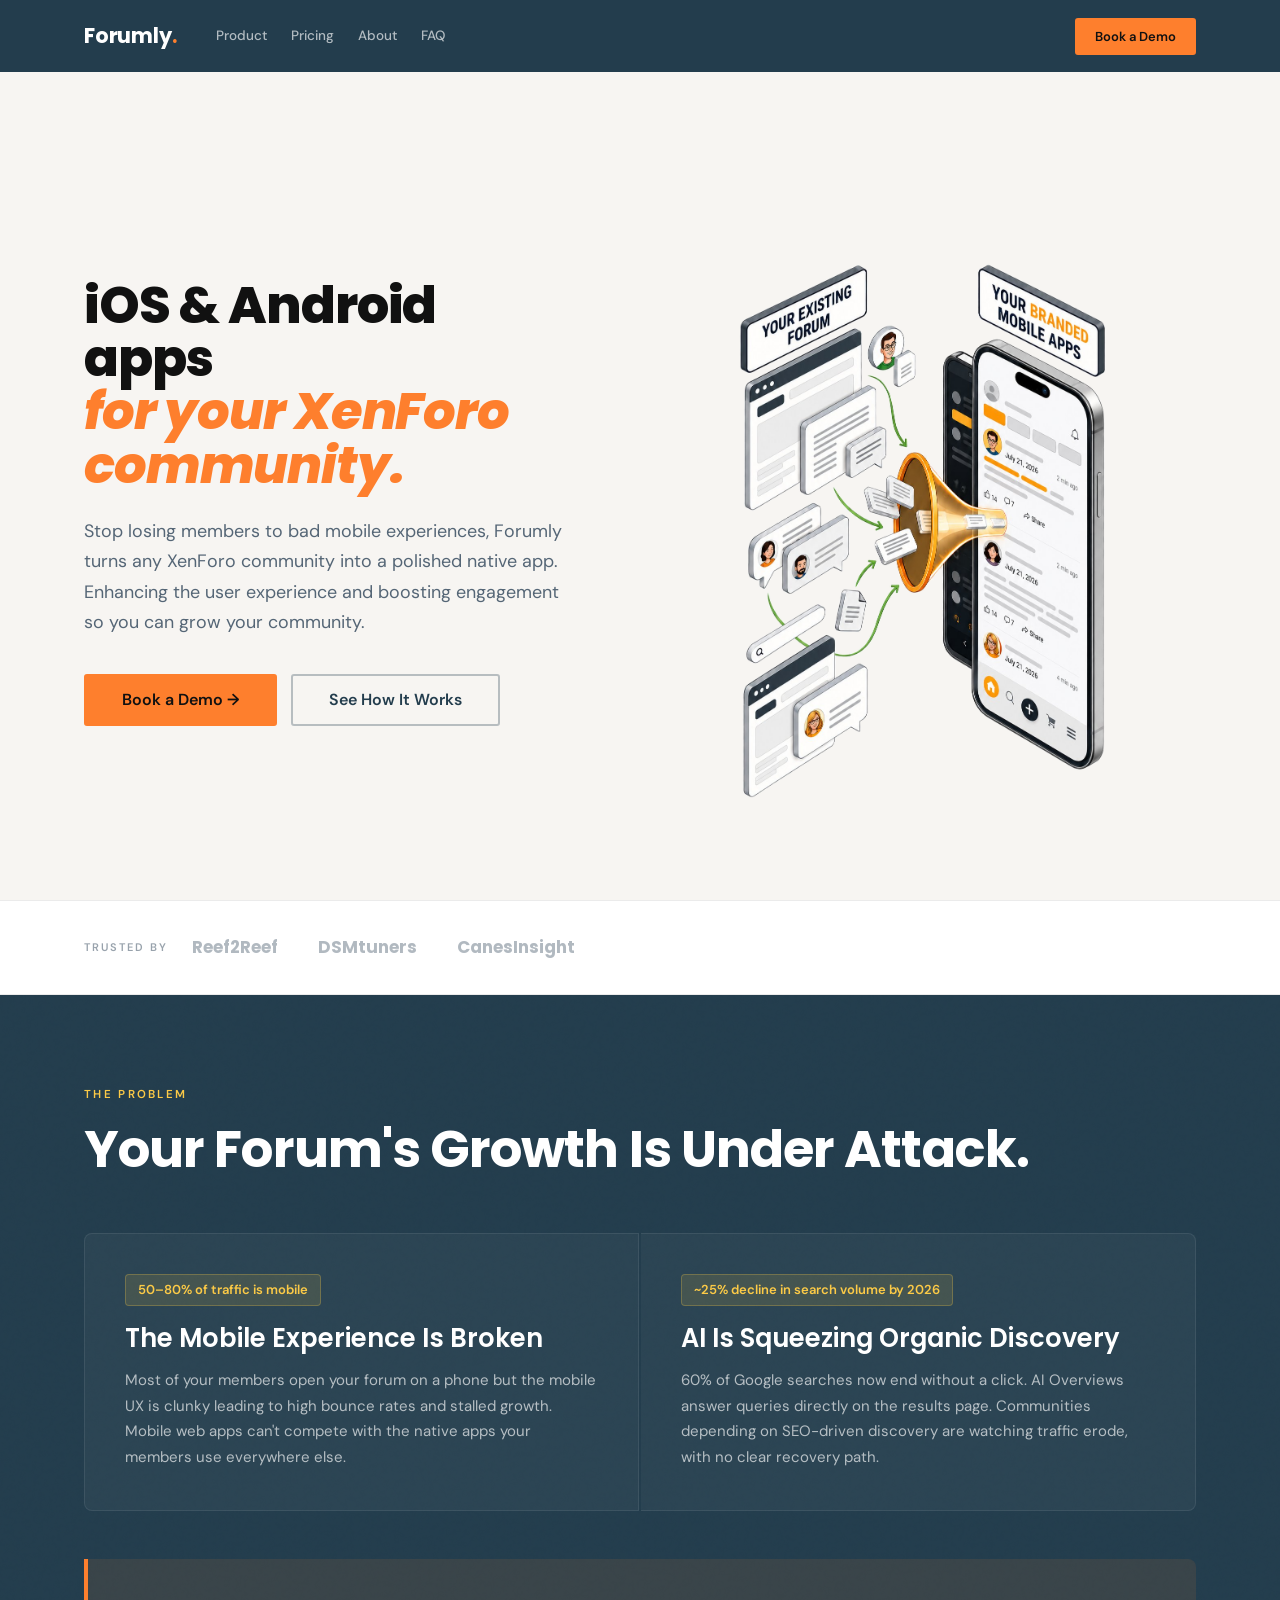
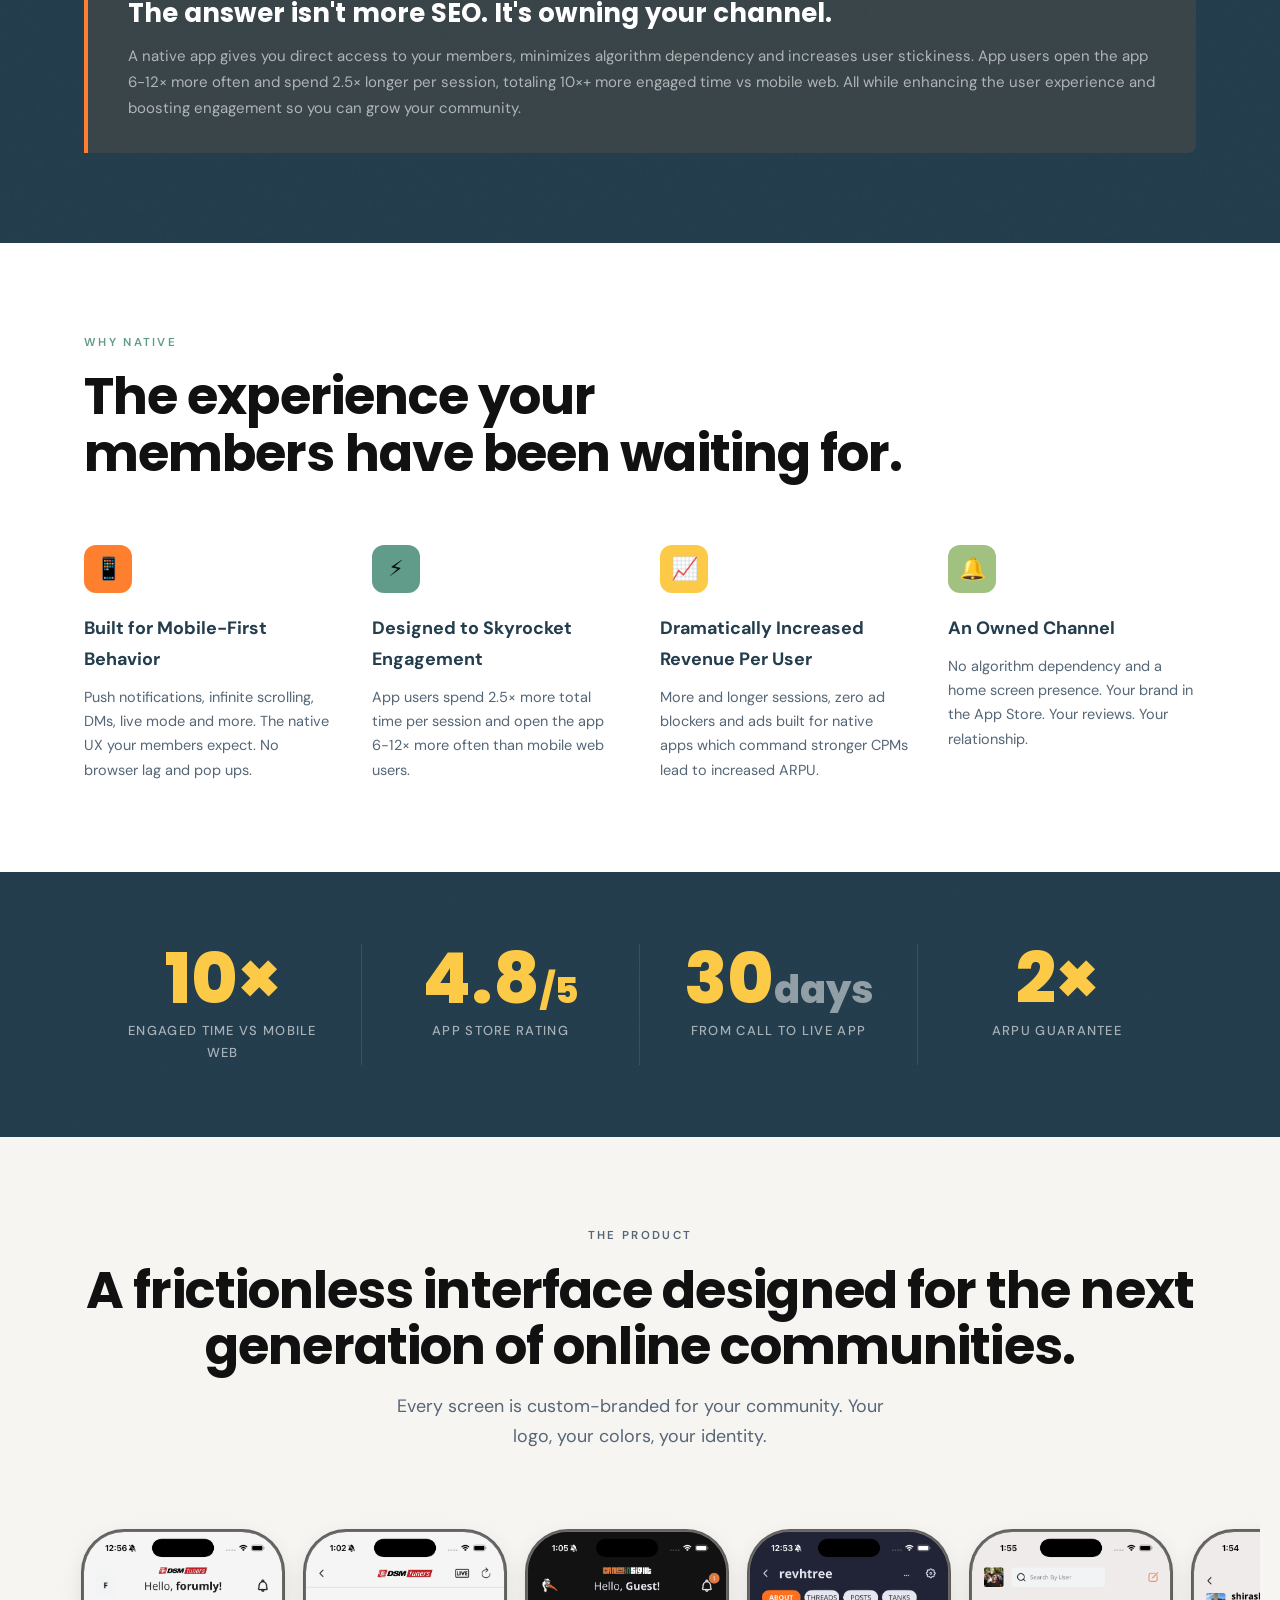
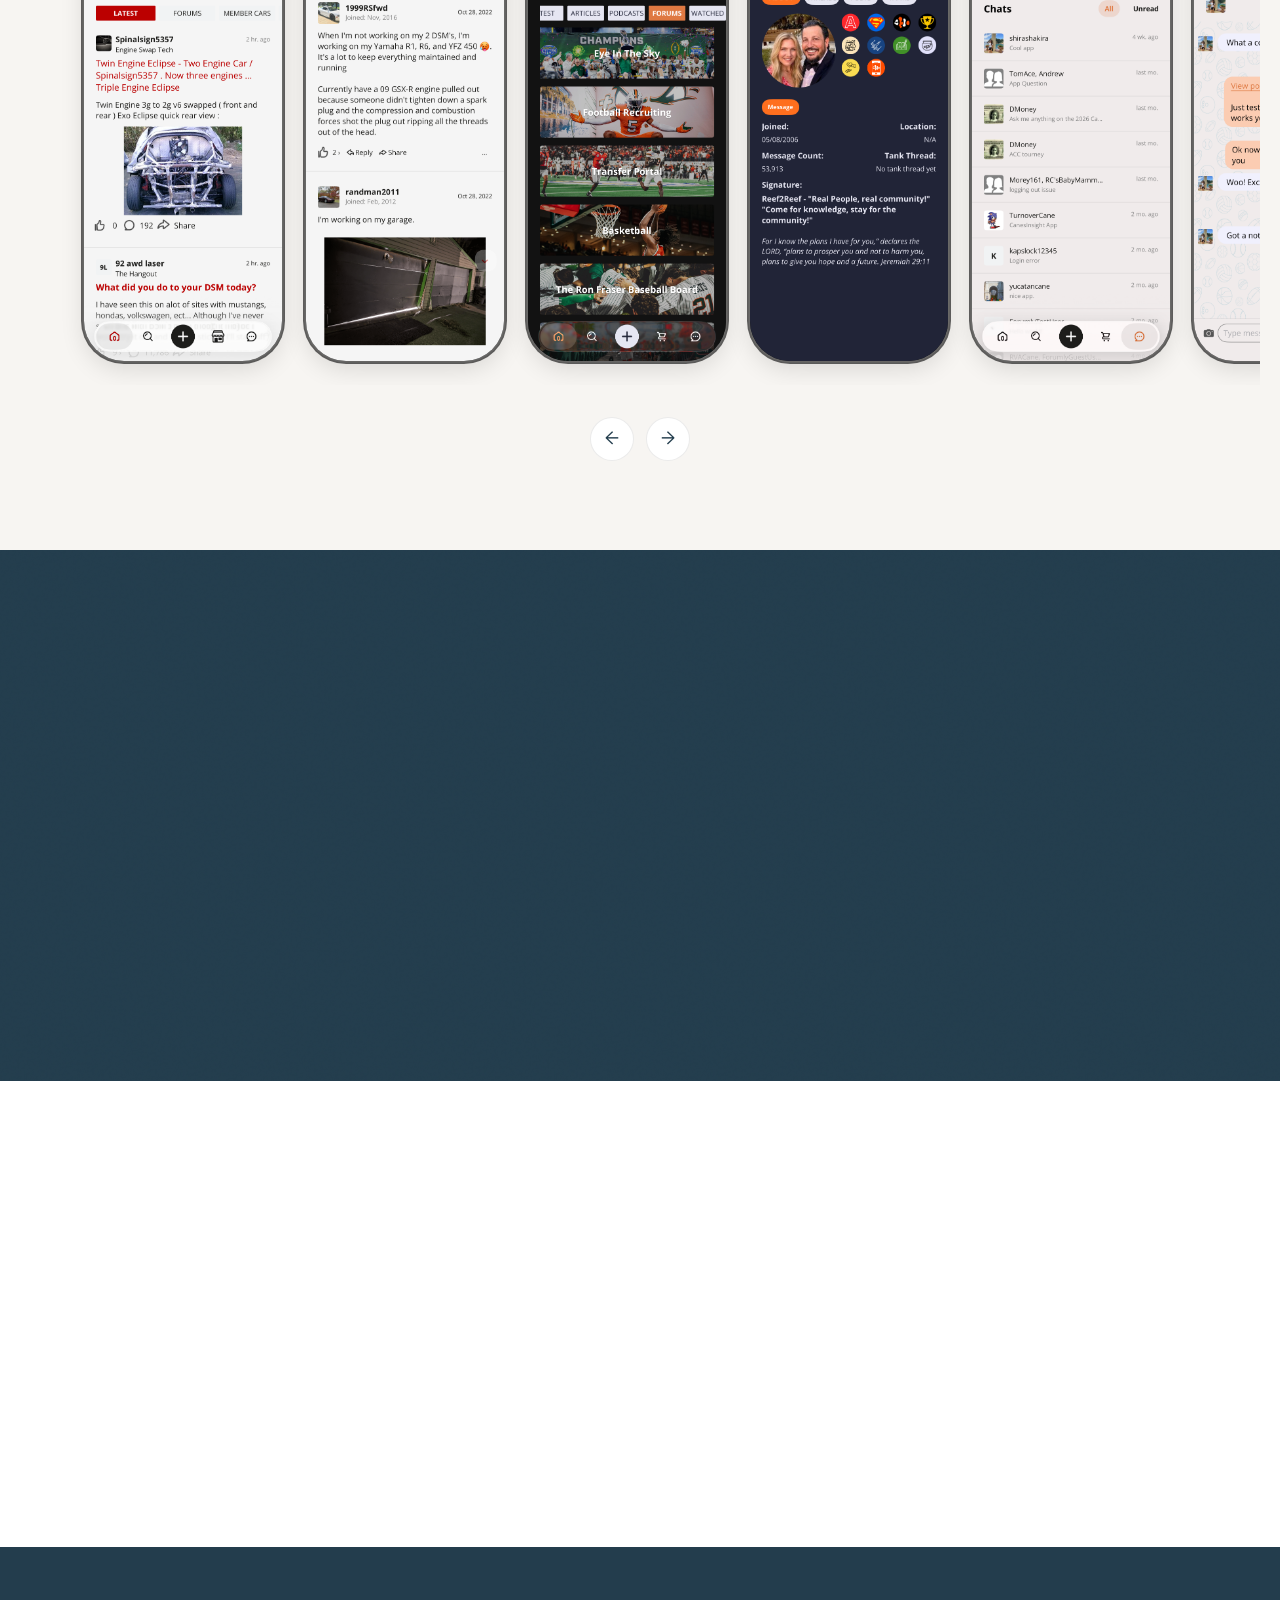
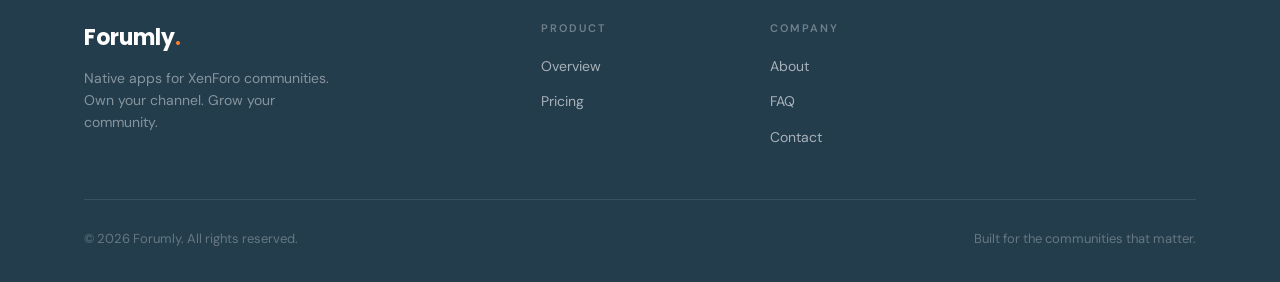
==== commit 12777707: "removed emdashes" ====
--- a/index.html
+++ b/index.html
@@ -139,7 +139,7 @@
     </div>
     <div class="problem-bridge reveal">
       <p style="font-family:var(--font-display);font-size:clamp(18px,2.2vw,26px);font-weight:700;color:var(--white);">The answer isn't more SEO. It's owning your channel.</p>
-      <p style="color:rgba(255,255,255,0.6);font-size:15px;margin-top:8px;">A native app gives you direct access to your members, minimizes algorithm dependency and increases user stickiness. App users open the app 6-12× more often and spend 2.5× longer per session — totaling 10×+ more engaged time vs mobile web. All while enhancing the user experience and boosting engagement so you can grow your community.</p>
+      <p style="color:rgba(255,255,255,0.6);font-size:15px;margin-top:8px;">A native app gives you direct access to your members, minimizes algorithm dependency and increases user stickiness. App users open the app 6-12× more often and spend 2.5× longer per session, totaling 10×+ more engaged time vs mobile web. All while enhancing the user experience and boosting engagement so you can grow your community.</p>
     </div>
   </div>
 </section>
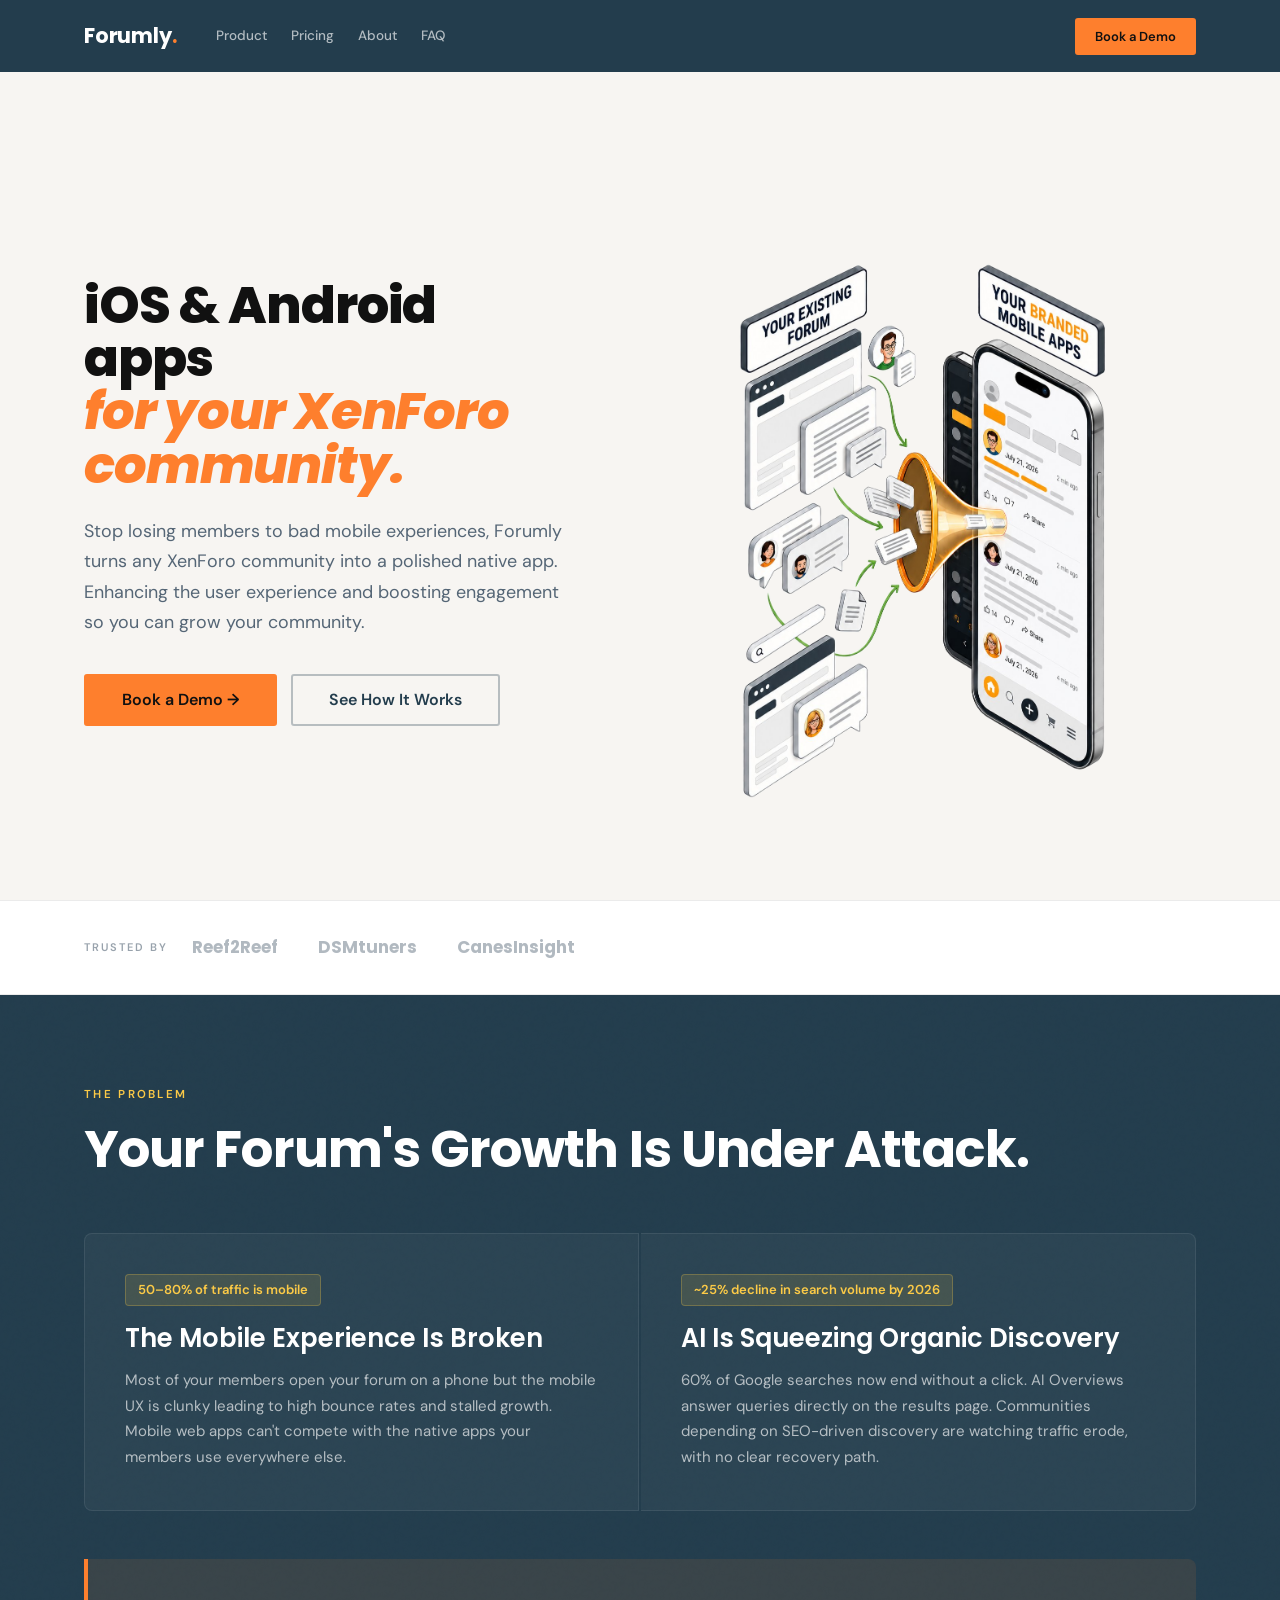
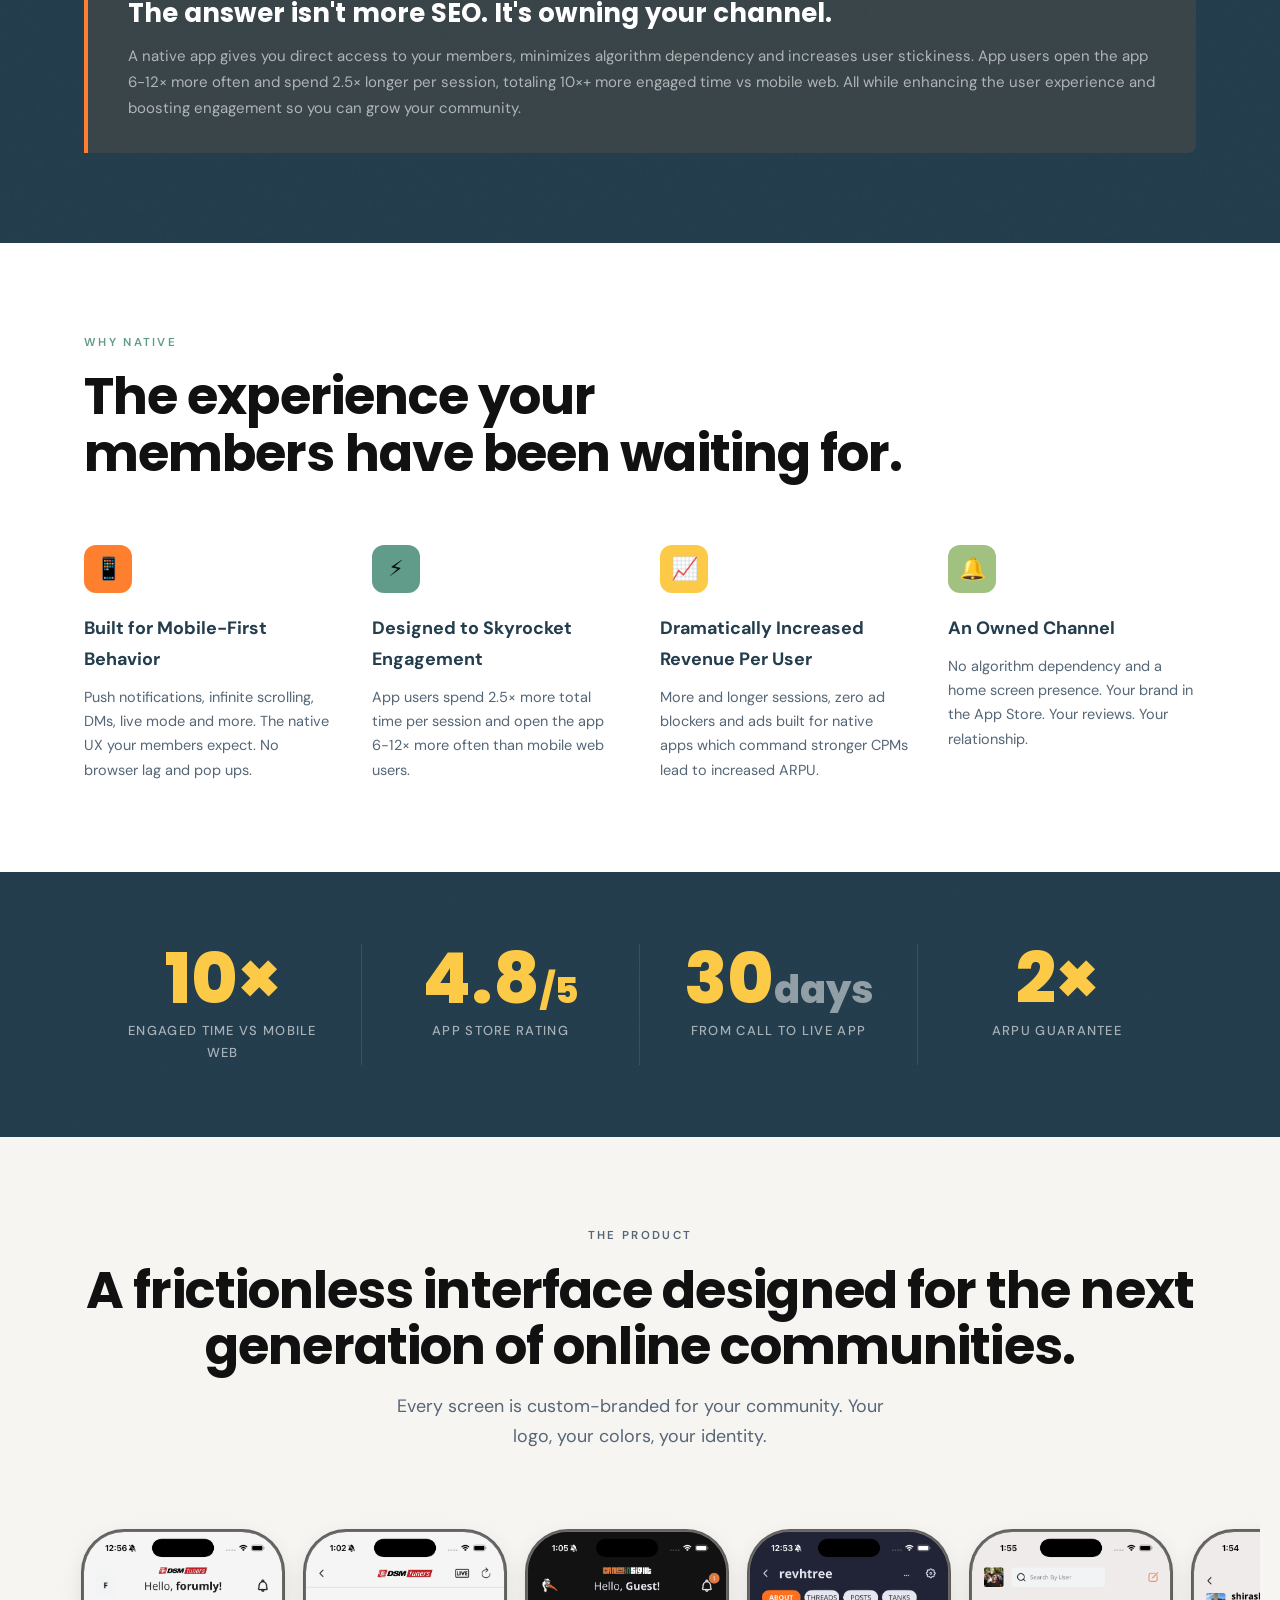
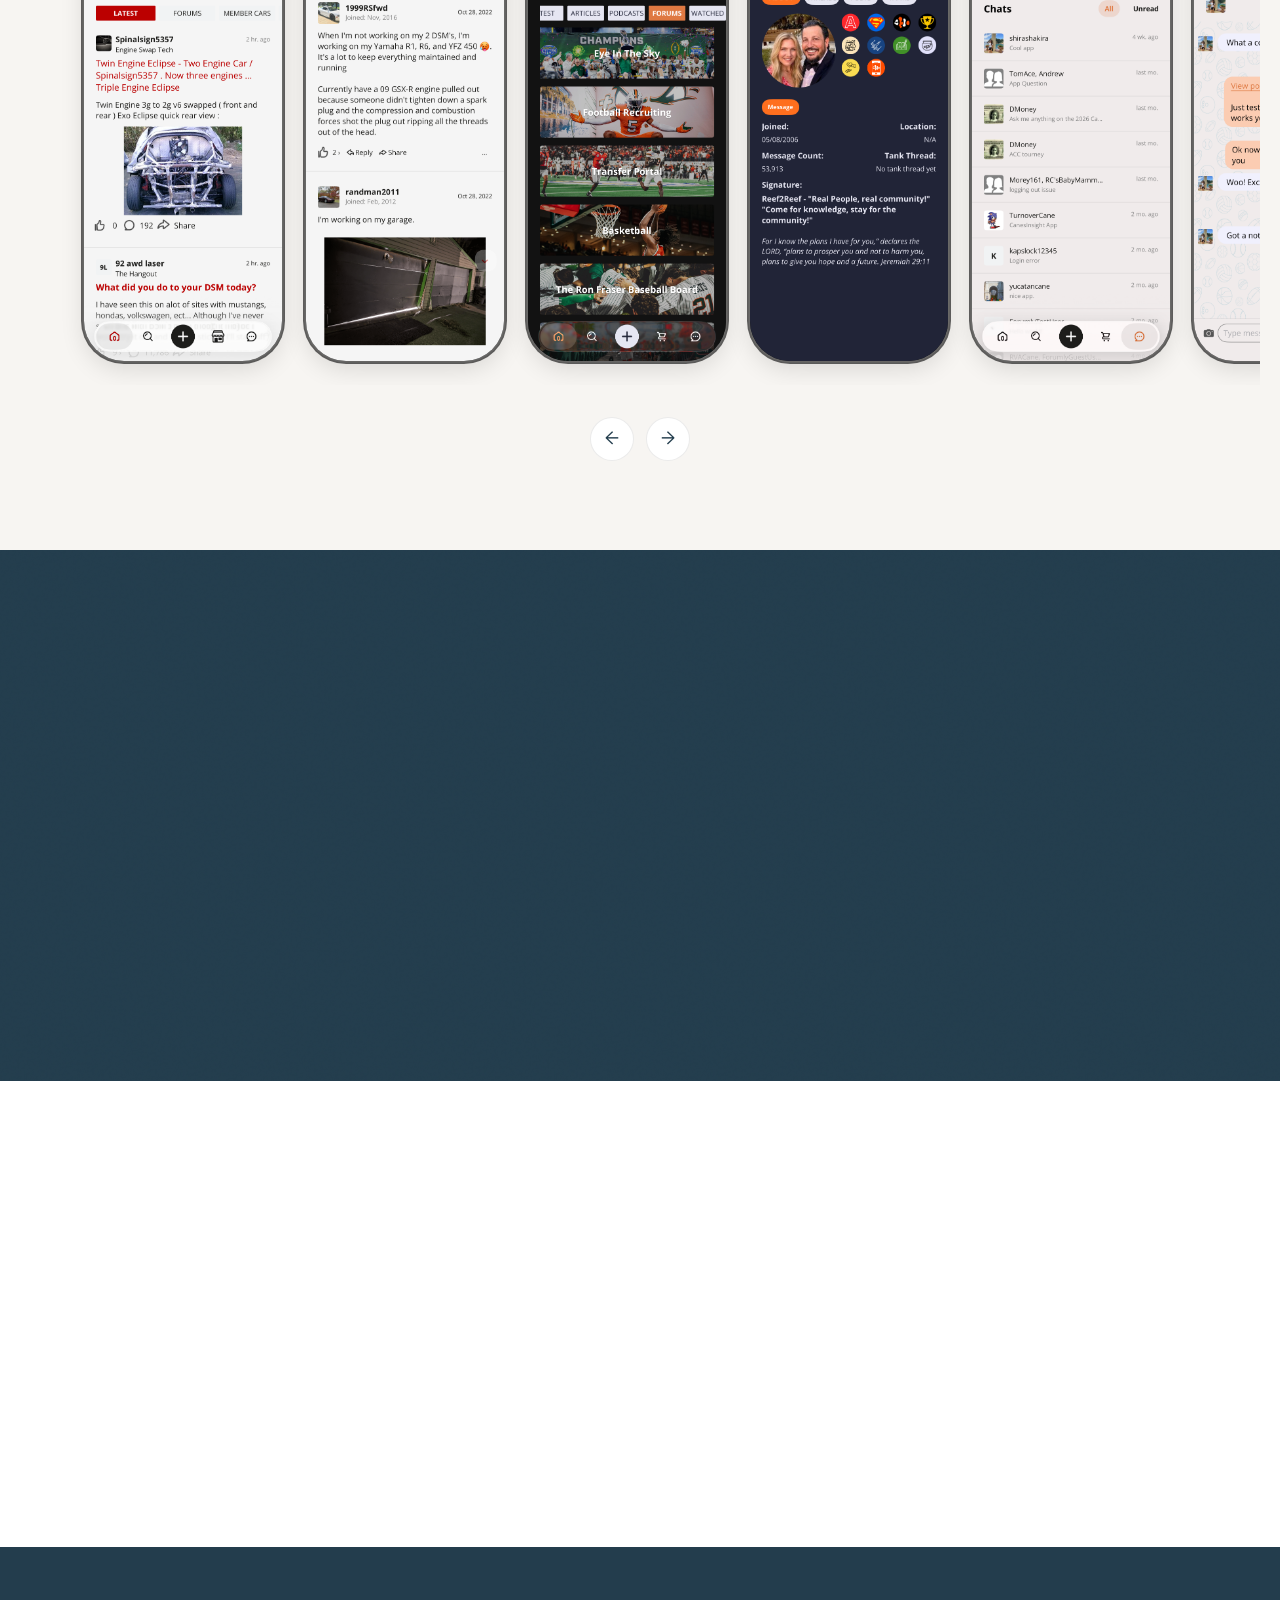
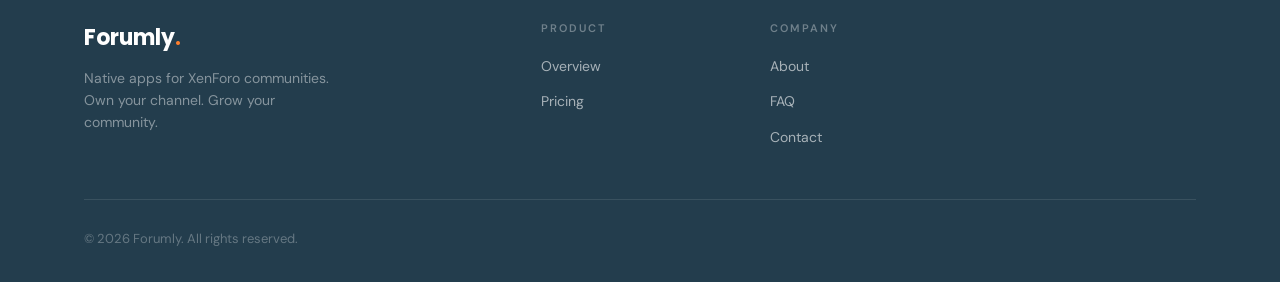
==== commit 3ee377c2: "Add Google Analytics 4 (G-4CVNY8J479) to all pages Co-Authored-By: Claude Sonnet 4.6 <noreply@anthro" ====
--- a/index.html
+++ b/index.html
@@ -20,6 +20,14 @@
 <link href="https://assets.calendly.com/assets/external/widget.css" rel="stylesheet">
 <link rel="stylesheet" href="css/forumly.css">
 <link rel="stylesheet" href="css/index.css">
+<!-- Google tag (gtag.js) -->
+<script async src="https://www.googletagmanager.com/gtag/js?id=G-4CVNY8J479"></script>
+<script>
+  window.dataLayer = window.dataLayer || [];
+  function gtag(){dataLayer.push(arguments);}
+  gtag('js', new Date());
+  gtag('config', 'G-4CVNY8J479');
+</script>
 <script type="application/ld+json">
 {
   "@context": "https://schema.org",
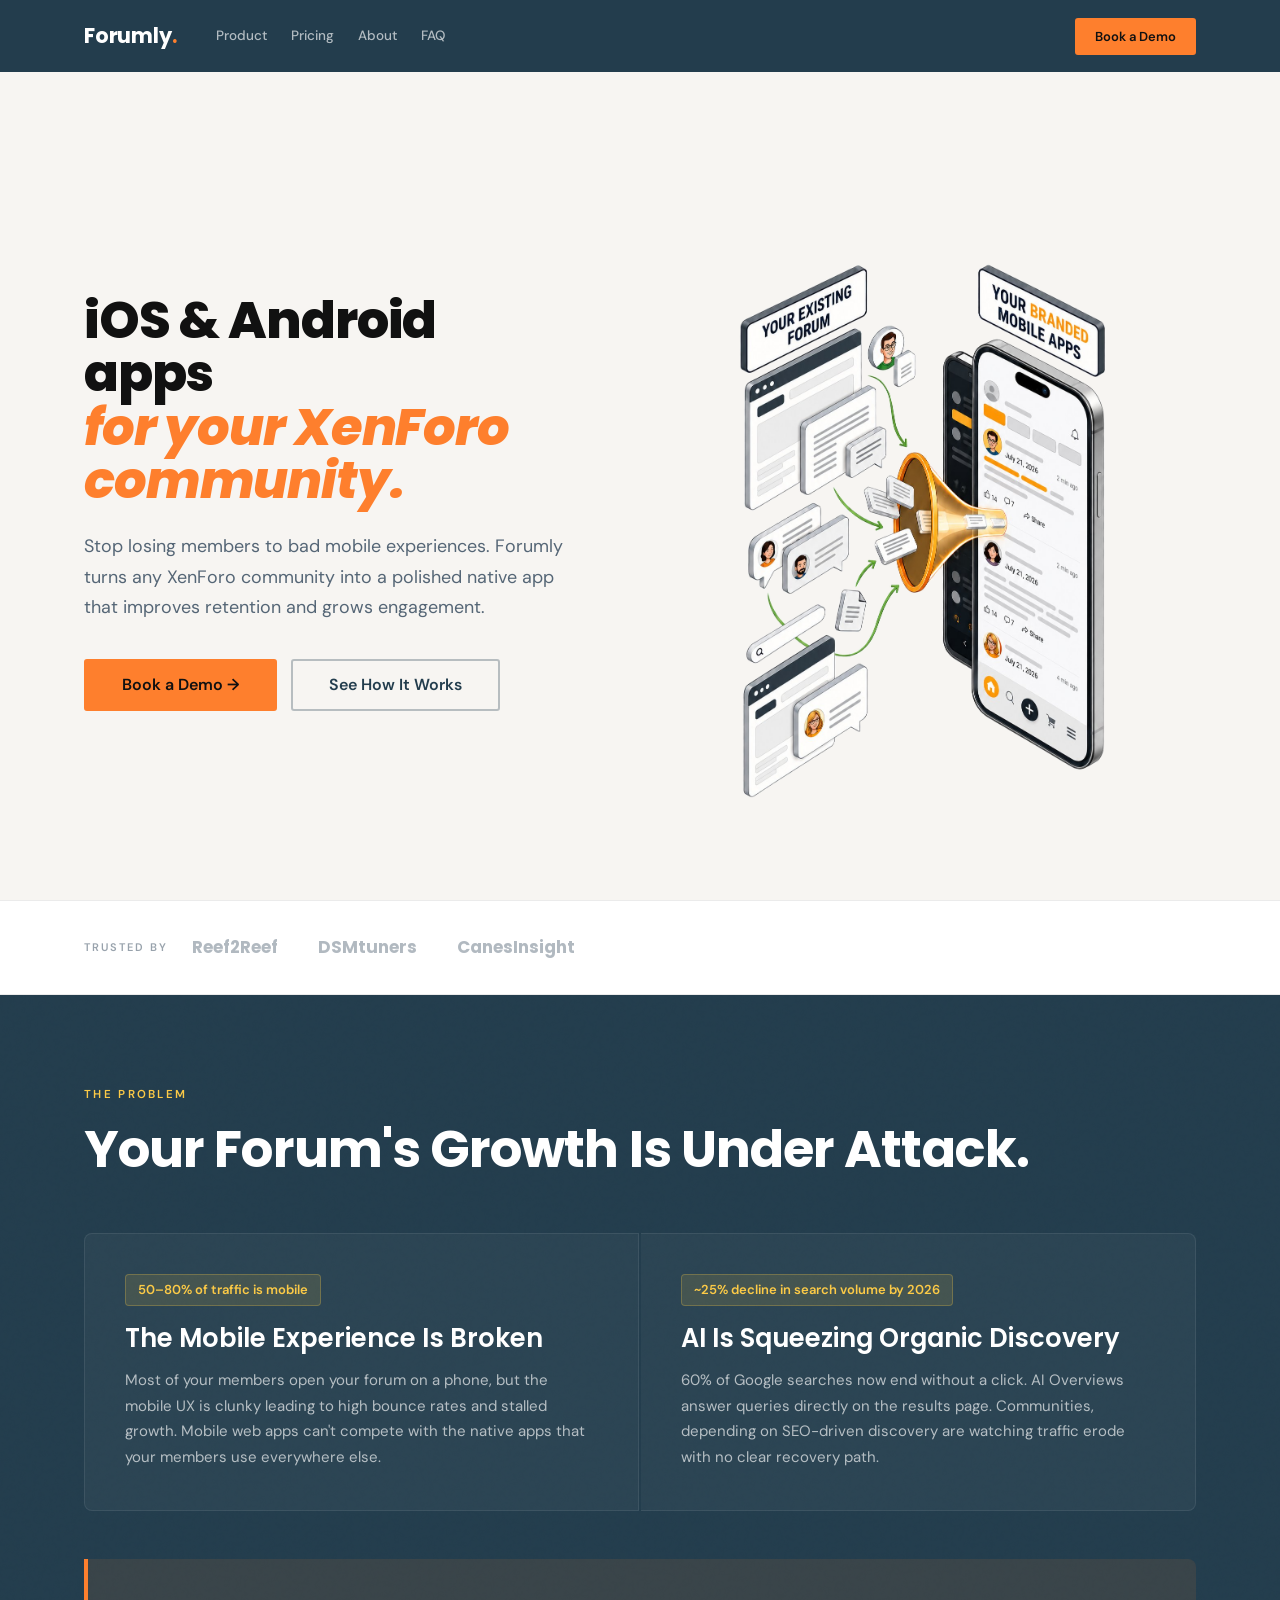
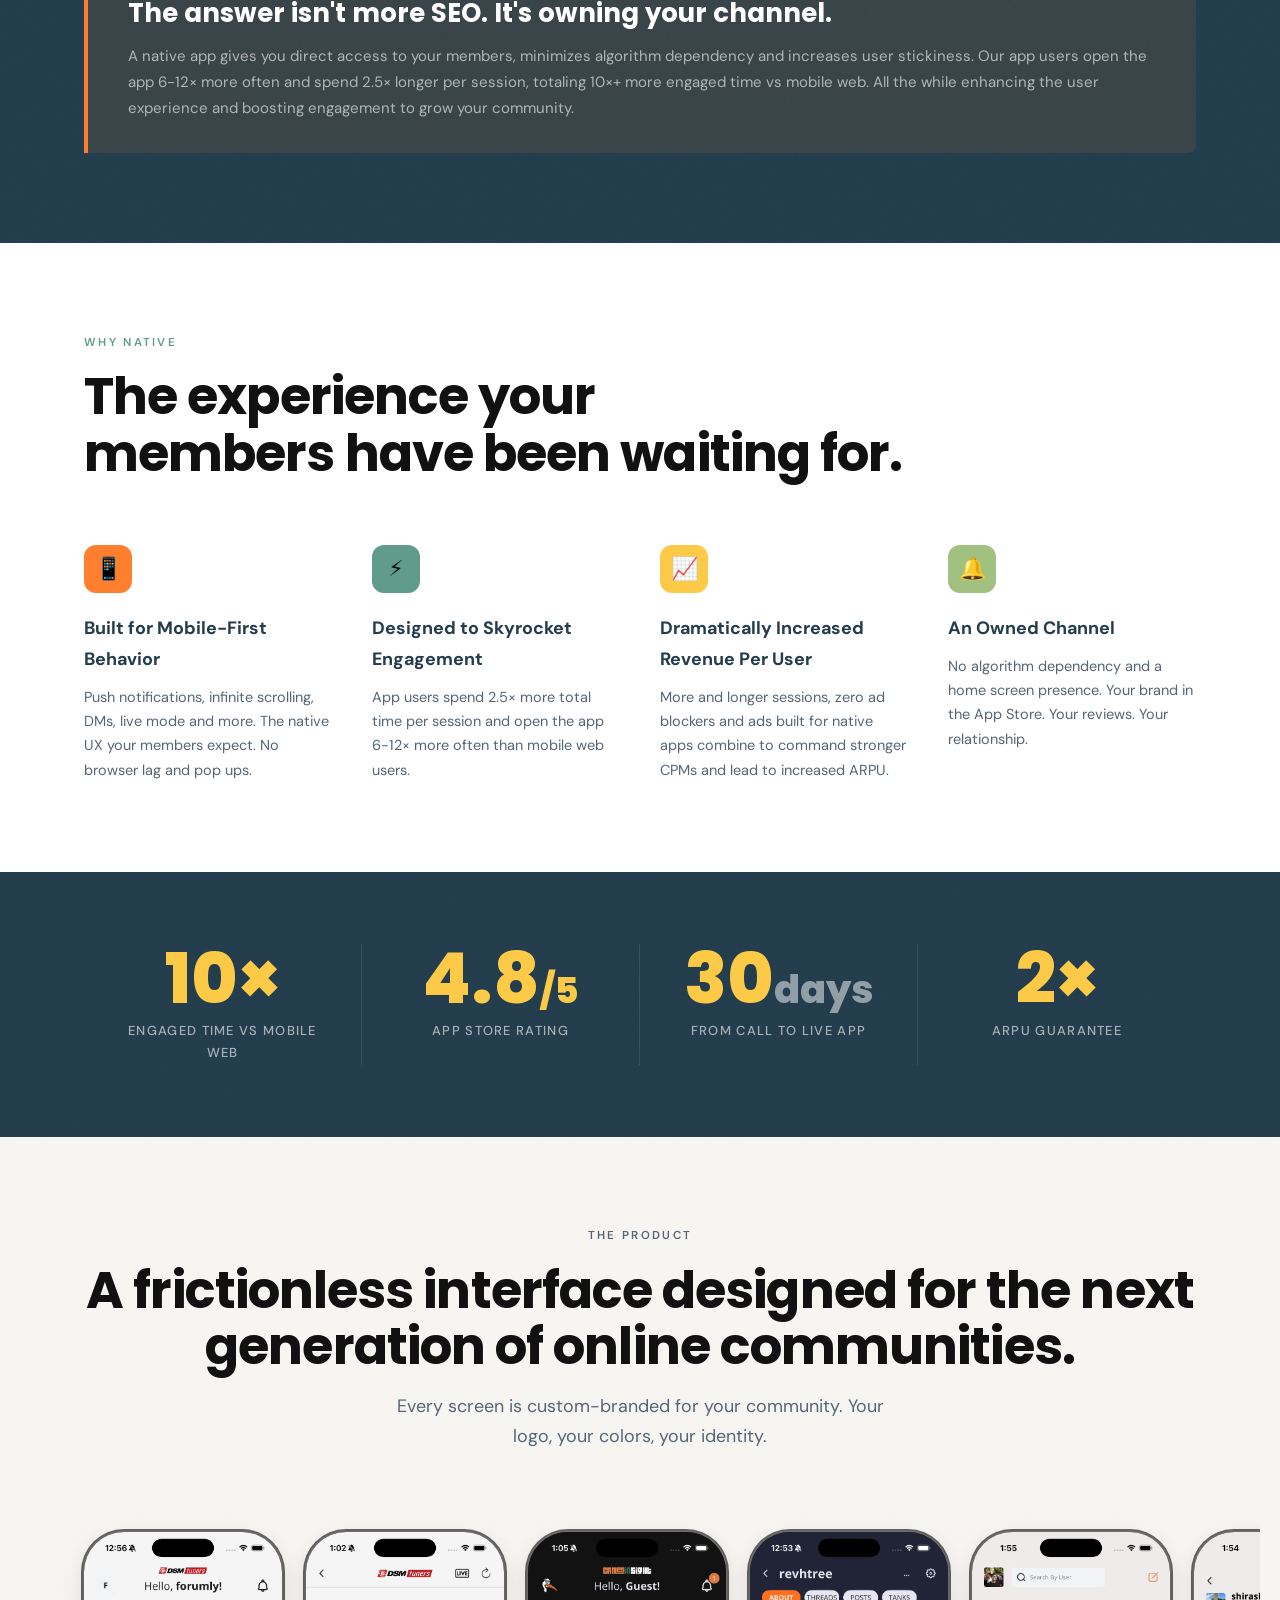
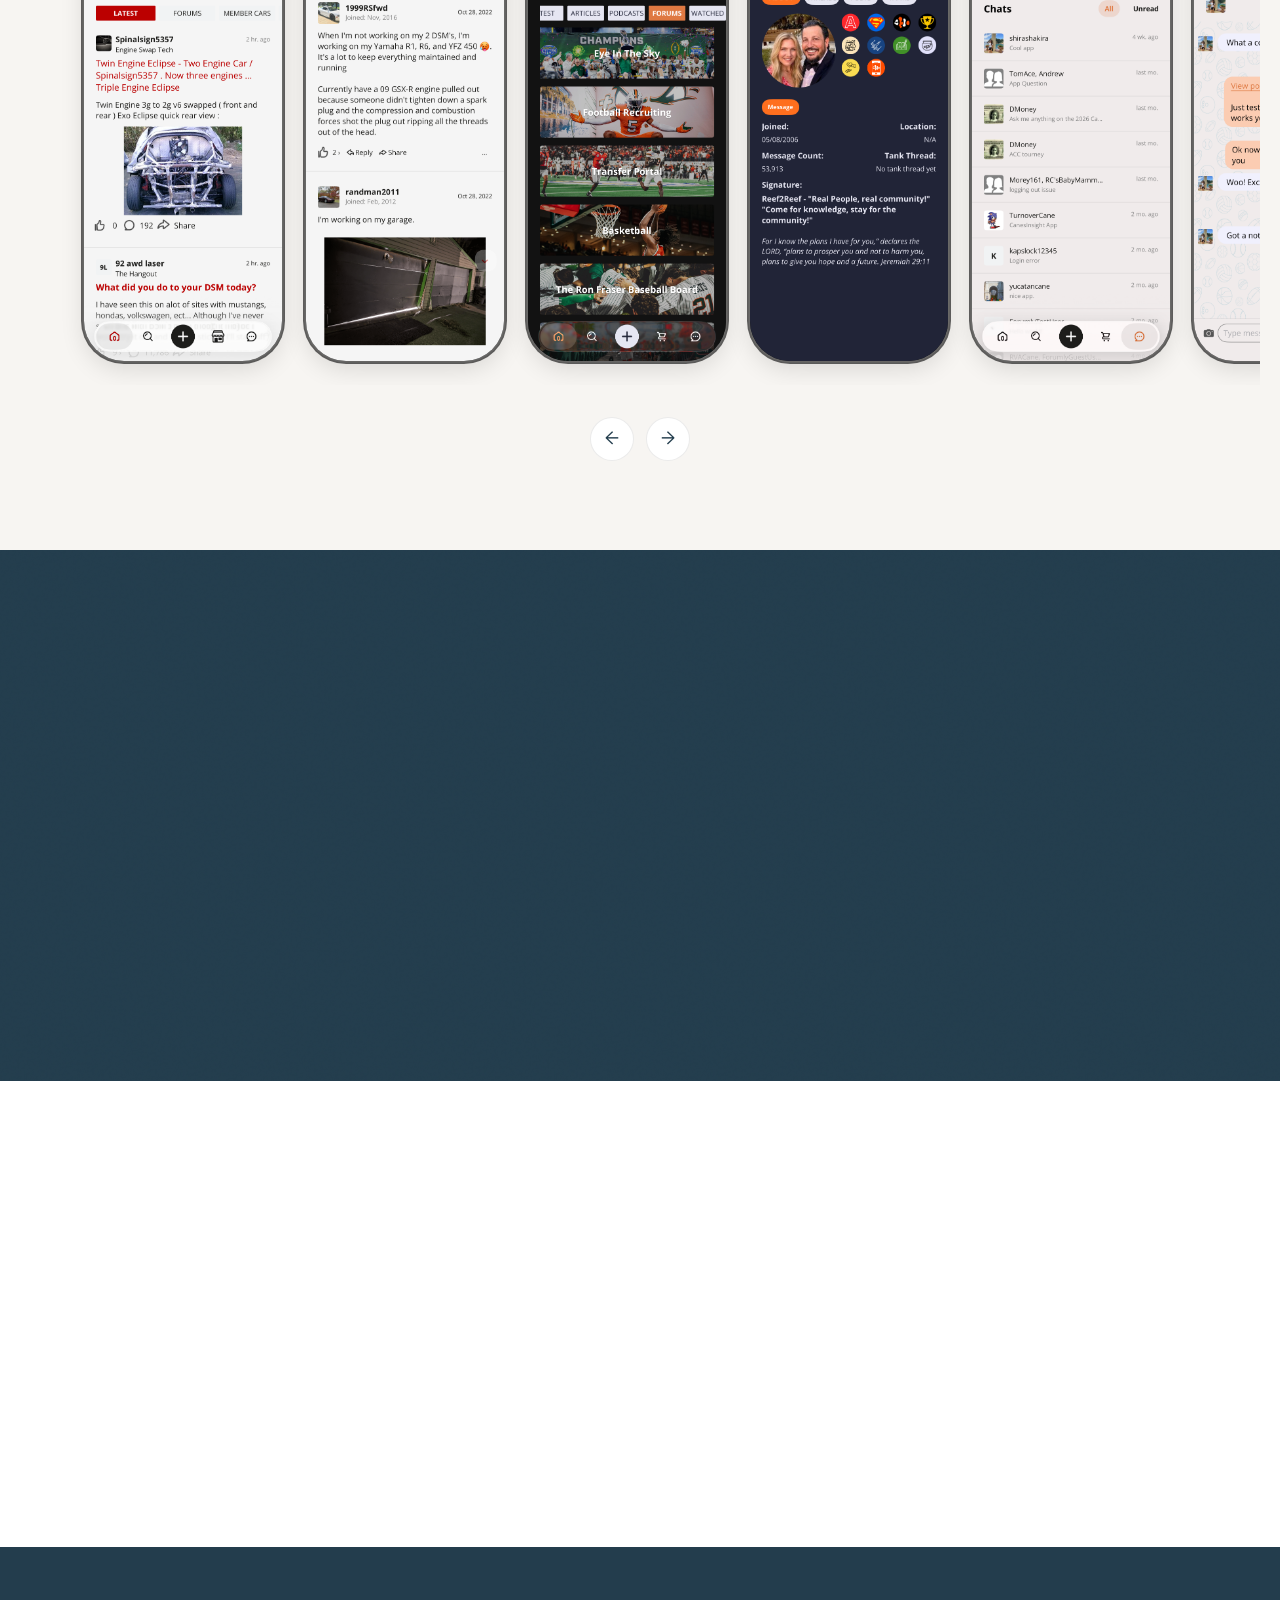
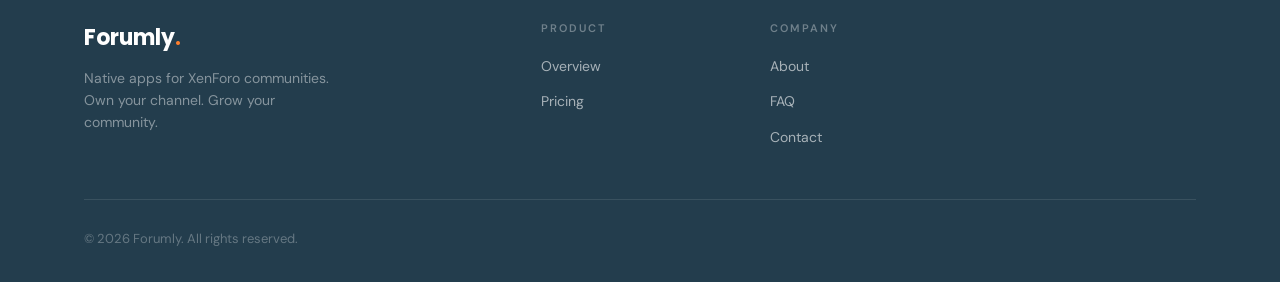
==== commit c5696217: "copy changes" ====
--- a/index.html
+++ b/index.html
@@ -91,7 +91,7 @@
           <em style="color:var(--orange);">for your XenForo community.</em>
         </h1>
         <p class="lead" style="margin-top:24px;max-width:480px;">
-          Stop losing members to bad mobile experiences, Forumly turns any XenForo community into a polished native app. Enhancing the user experience and boosting engagement so you can grow your community.
+          Stop losing members to bad mobile experiences. Forumly turns any XenForo community into a polished native app that improves retention and grows engagement.
         </p>
         <div class="hero-ctas">
           <a href="" onclick="Calendly.initPopupWidget({url:'https://calendly.com/nathan-tryforumly/30min?primary_color=fe7f2d'});return false;" class="btn btn-primary btn-lg">Book a Demo &rarr;</a>
@@ -137,17 +137,17 @@
       <div class="problem-col">
         <span class="problem-stat">50–80% of traffic is mobile</span>
         <h3 class="heading-3" style="color:var(--white);margin-bottom:14px;">The Mobile Experience Is Broken</h3>
-        <p style="color:rgba(255,255,255,0.65);font-size:15px;line-height:1.7;">Most of your members open your forum on a phone but the mobile UX is clunky leading to high bounce rates and stalled growth. Mobile web apps can't compete with the native apps your members use everywhere else.</p>
+        <p style="color:rgba(255,255,255,0.65);font-size:15px;line-height:1.7;">Most of your members open your forum on a phone, but the mobile UX is clunky leading to high bounce rates and stalled growth. Mobile web apps can't compete with the native apps that your members use everywhere else.</p>
       </div>
       <div class="problem-col">
         <span class="problem-stat">~25% decline in search volume by 2026</span>
         <h3 class="heading-3" style="color:var(--white);margin-bottom:14px;">AI Is Squeezing Organic Discovery</h3>
-        <p style="color:rgba(255,255,255,0.65);font-size:15px;line-height:1.7;">60% of Google searches now end without a click. AI Overviews answer queries directly on the results page. Communities depending on SEO-driven discovery are watching traffic erode, with no clear recovery path.</p>
+        <p style="color:rgba(255,255,255,0.65);font-size:15px;line-height:1.7;">60% of Google searches now end without a click. AI Overviews answer queries directly on the results page. Communities, depending on SEO-driven discovery are watching traffic erode with no clear recovery path.</p>
       </div>
     </div>
     <div class="problem-bridge reveal">
       <p style="font-family:var(--font-display);font-size:clamp(18px,2.2vw,26px);font-weight:700;color:var(--white);">The answer isn't more SEO. It's owning your channel.</p>
-      <p style="color:rgba(255,255,255,0.6);font-size:15px;margin-top:8px;">A native app gives you direct access to your members, minimizes algorithm dependency and increases user stickiness. App users open the app 6-12× more often and spend 2.5× longer per session, totaling 10×+ more engaged time vs mobile web. All while enhancing the user experience and boosting engagement so you can grow your community.</p>
+      <p style="color:rgba(255,255,255,0.6);font-size:15px;margin-top:8px;">A native app gives you direct access to your members, minimizes algorithm dependency and increases user stickiness. Our app users open the app 6-12× more often and spend 2.5× longer per session, totaling 10×+ more engaged time vs mobile web. All the while enhancing the user experience and boosting engagement to grow your community.</p>
     </div>
   </div>
 </section>
@@ -178,7 +178,7 @@
       <div class="benefit">
         <div class="benefit-icon" style="background:var(--yellow);font-size:22px;">📈</div>
         <h3>Dramatically Increased Revenue Per User</h3>
-        <p>More and longer sessions, zero ad blockers and ads built for native apps which command stronger CPMs lead to increased ARPU.</p>
+        <p>More and longer sessions, zero ad blockers and ads built for native apps combine to command stronger CPMs and lead to increased ARPU.</p>
       </div>
 
       <div class="benefit">
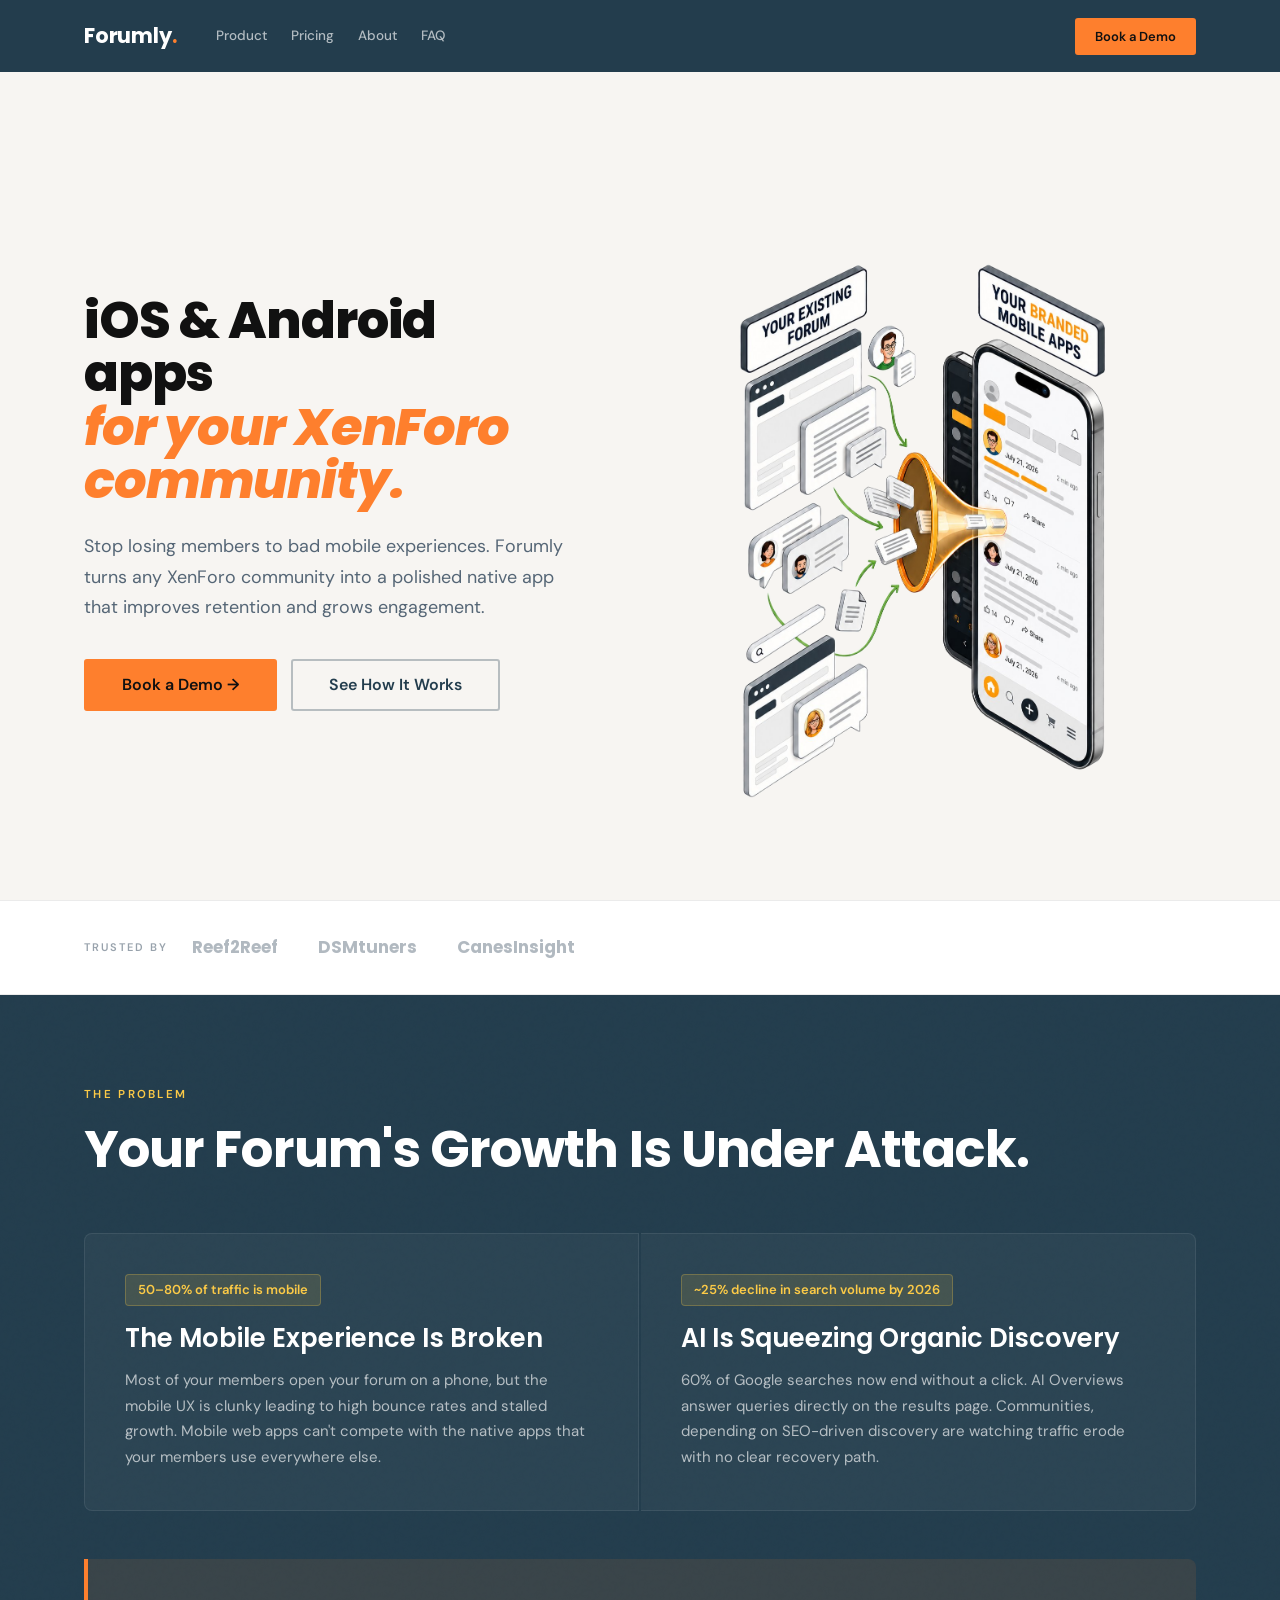
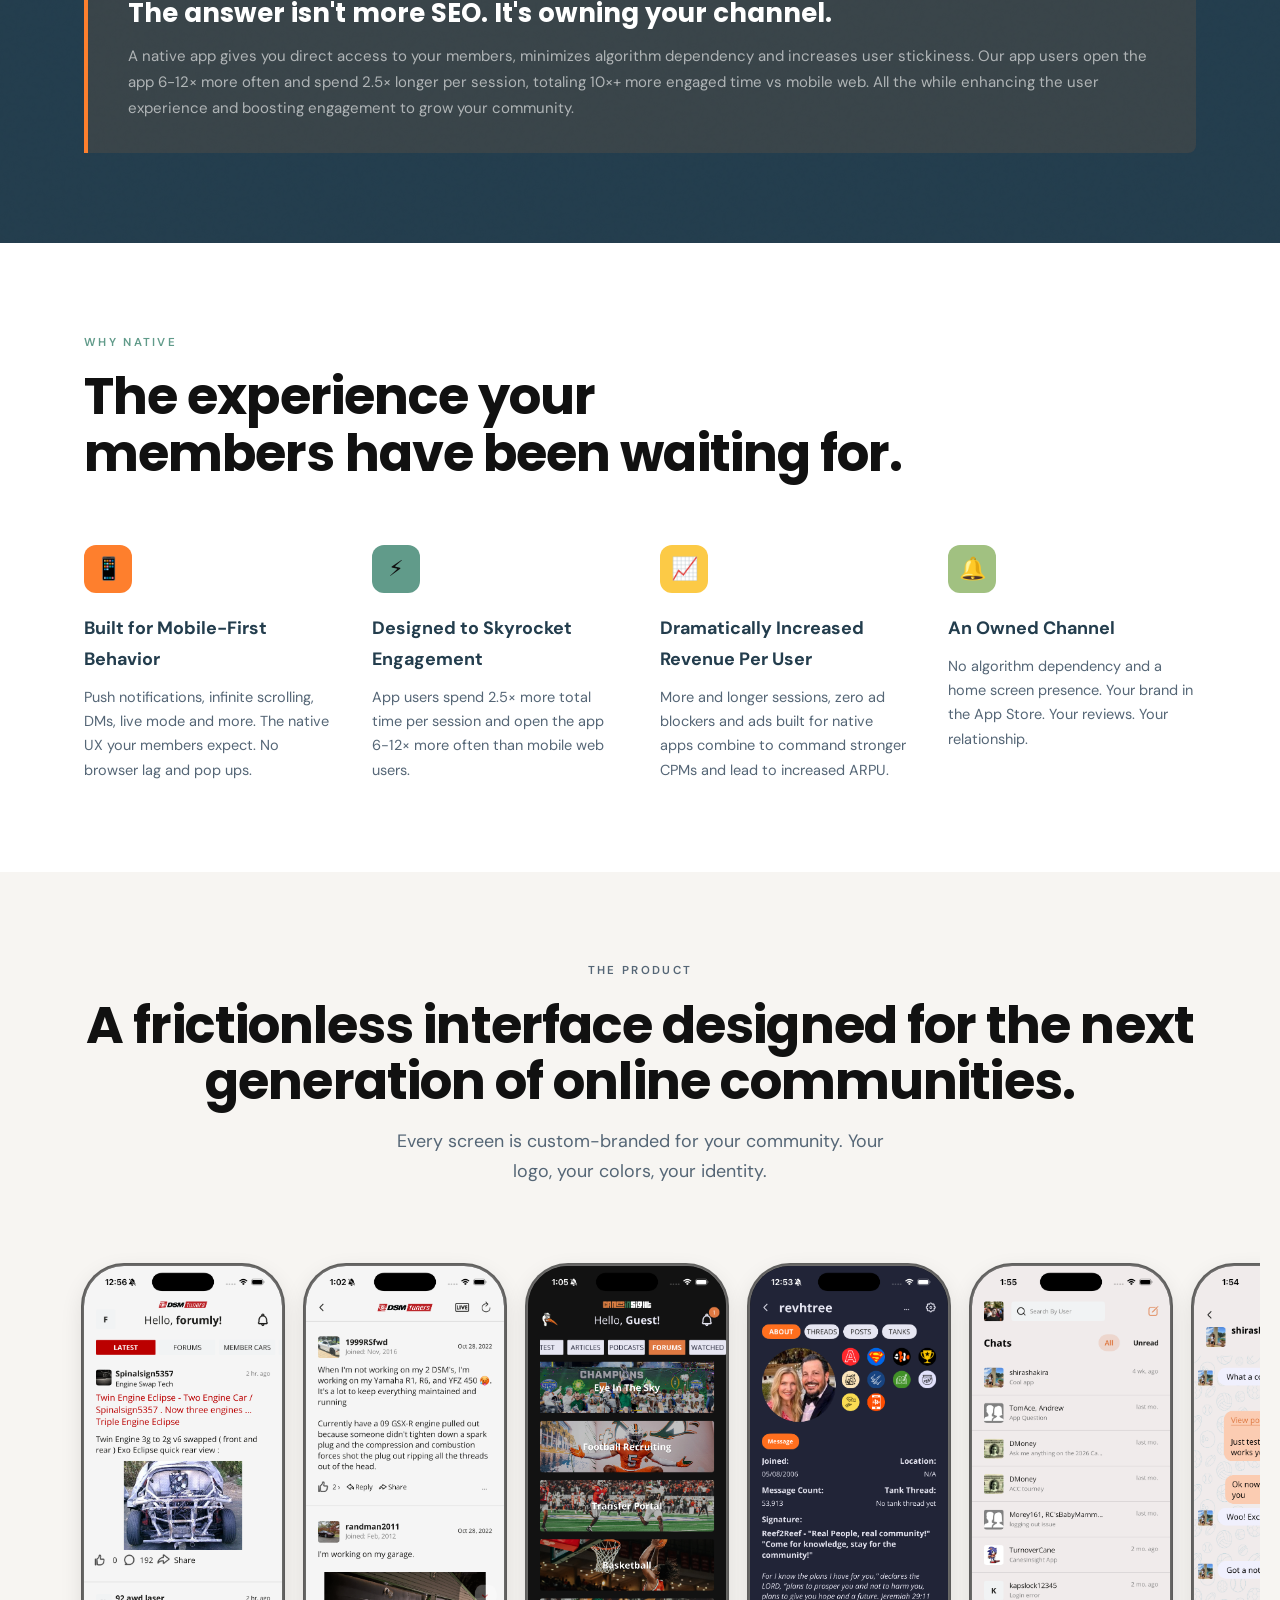
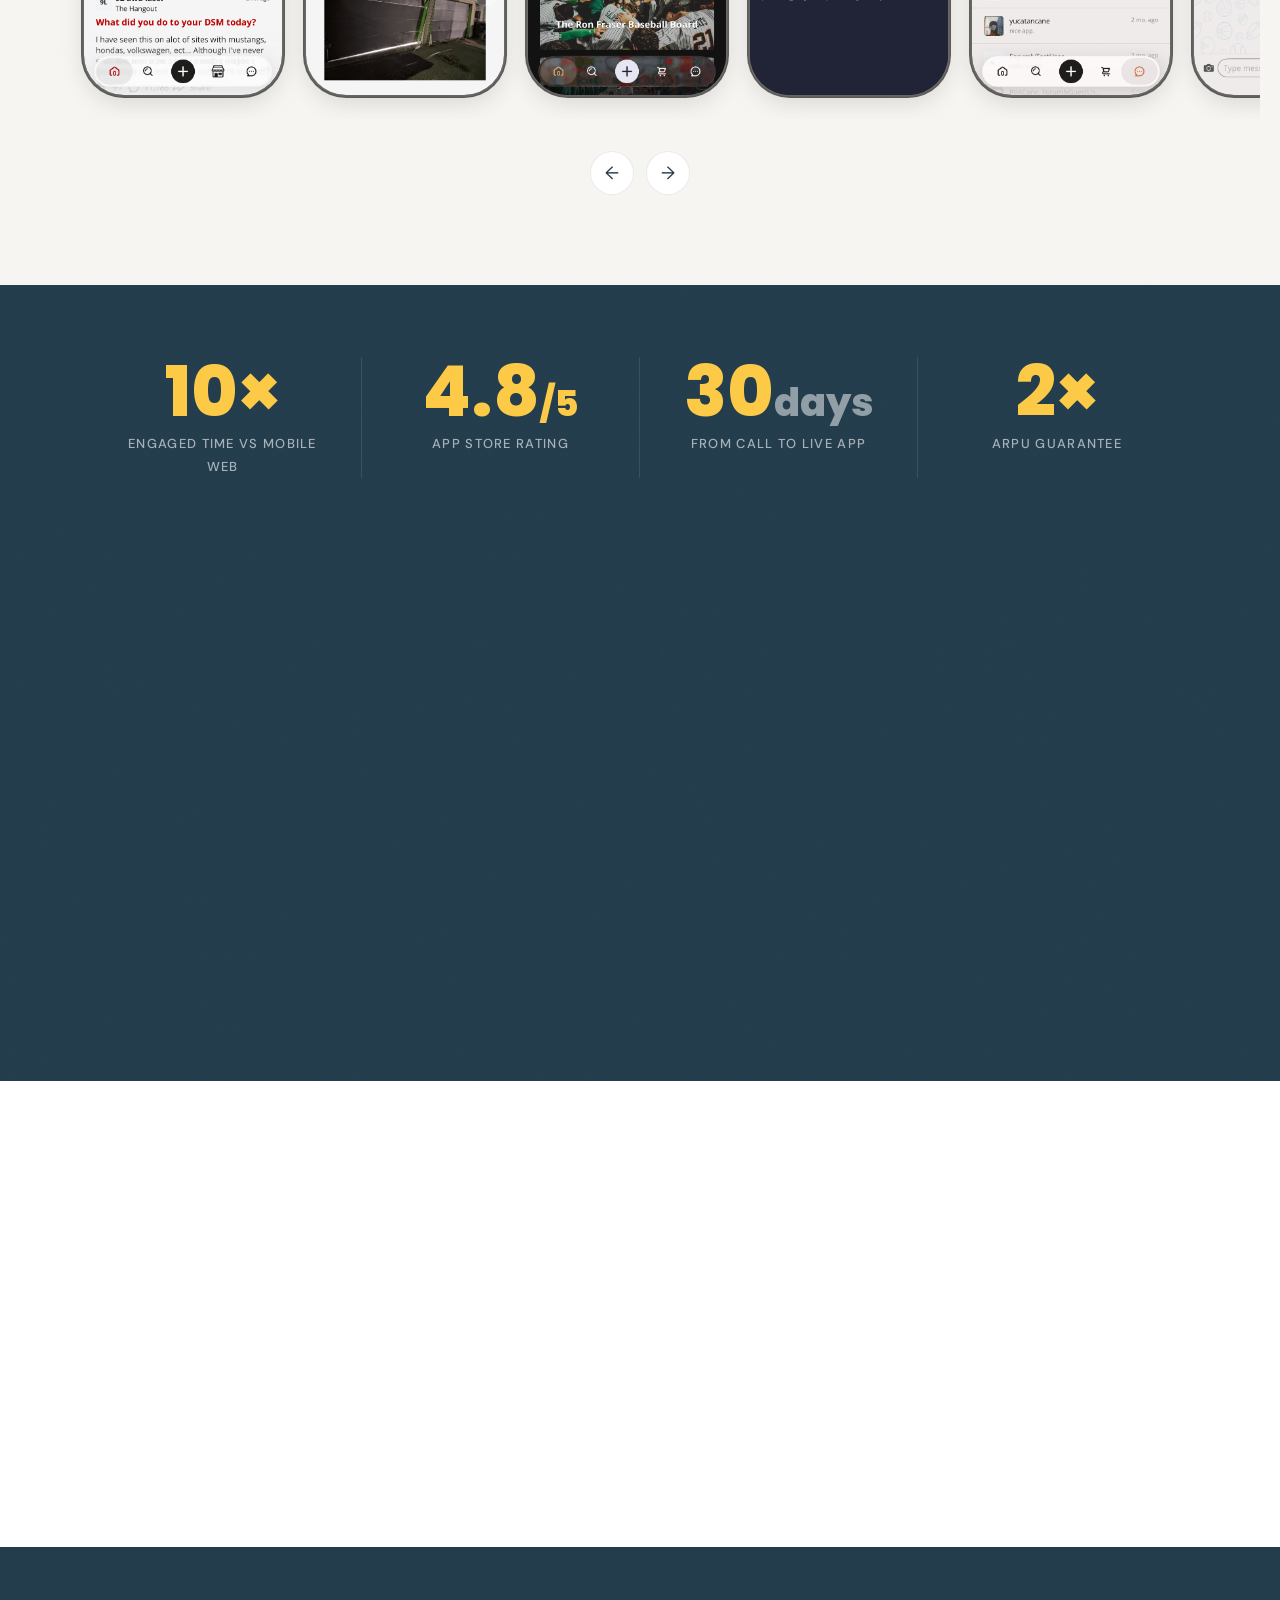
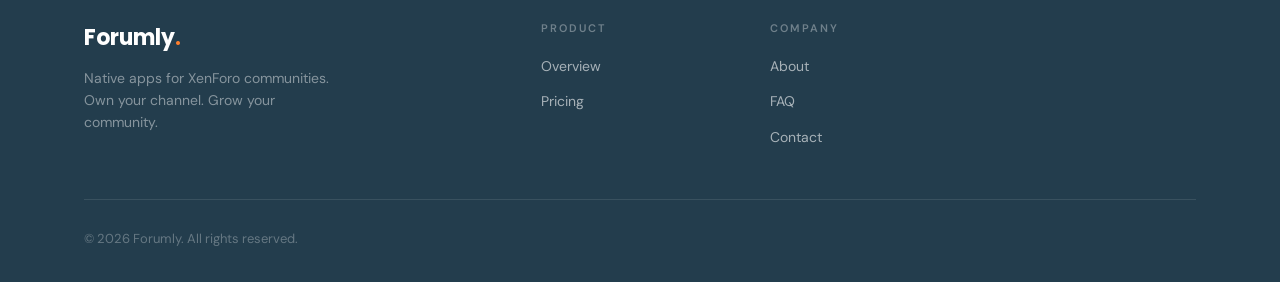
==== commit 63126c83: "moved stats under app rpeview in index" ====
--- a/index.html
+++ b/index.html
@@ -192,29 +192,6 @@
 </section>
 
 <!-- ── Stats Bar ── -->
-<section class="stats-bar sec--dark" data-screen-label="Stats">
-  <div class="wrap">
-    <div class="stats-inner reveal">
-      <div class="stat-cell">
-        <span class="stat-num">10×</span>
-        <span class="stat-label">Engaged time vs mobile web</span>
-      </div>
-      <div class="stat-cell">
-        <span class="stat-num">4.8<span style="font-size:0.5em;">/5</span></span>
-        <span class="stat-label">App Store rating</span>
-      </div>
-      <div class="stat-cell">
-        <span class="stat-num">30<span style="font-size:0.55em;color:rgba(255,255,255,0.5);">days</span></span>
-        <span class="stat-label">From call to live app</span>
-      </div>
-      <div class="stat-cell">
-        <span class="stat-num">2×</span>
-        <span class="stat-label">ARPU GUARANTEE</span>
-      </div>
-    </div>
-  </div>
-</section>
-
 <!-- ── App Preview ── -->
 <section class="sec sec--warm" id="preview" data-screen-label="App Preview">
   <div class="wrap">
@@ -267,7 +244,28 @@
   </div>
 </section>
 
-
+<section class="stats-bar sec--dark" data-screen-label="Stats">
+  <div class="wrap">
+    <div class="stats-inner reveal">
+      <div class="stat-cell">
+        <span class="stat-num">10×</span>
+        <span class="stat-label">Engaged time vs mobile web</span>
+      </div>
+      <div class="stat-cell">
+        <span class="stat-num">4.8<span style="font-size:0.5em;">/5</span></span>
+        <span class="stat-label">App Store rating</span>
+      </div>
+      <div class="stat-cell">
+        <span class="stat-num">30<span style="font-size:0.55em;color:rgba(255,255,255,0.5);">days</span></span>
+        <span class="stat-label">From call to live app</span>
+      </div>
+      <div class="stat-cell">
+        <span class="stat-num">2×</span>
+        <span class="stat-label">ARPU GUARANTEE</span>
+      </div>
+    </div>
+  </div>
+</section>
 
 <!-- ── Testimonial ── -->
 <section class="sec--dark" id="testimonial" data-screen-label="Testimonial">
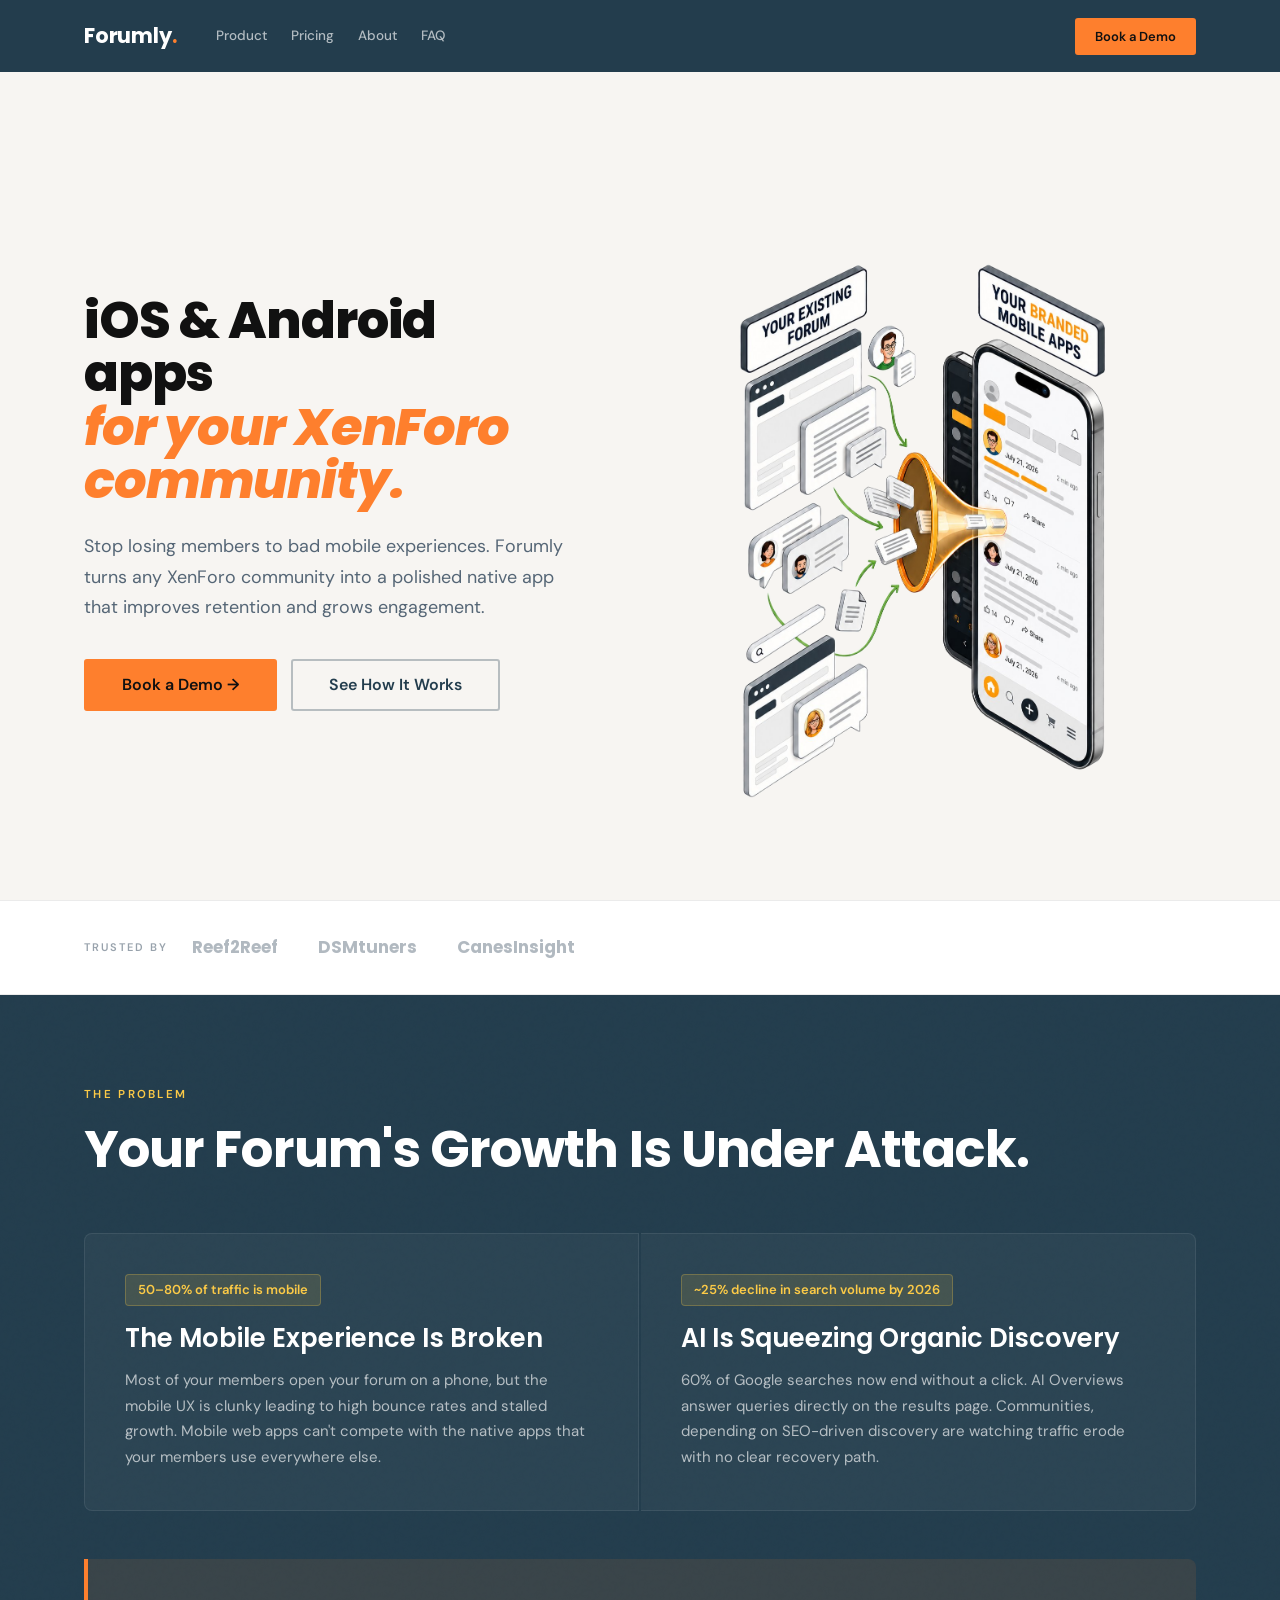
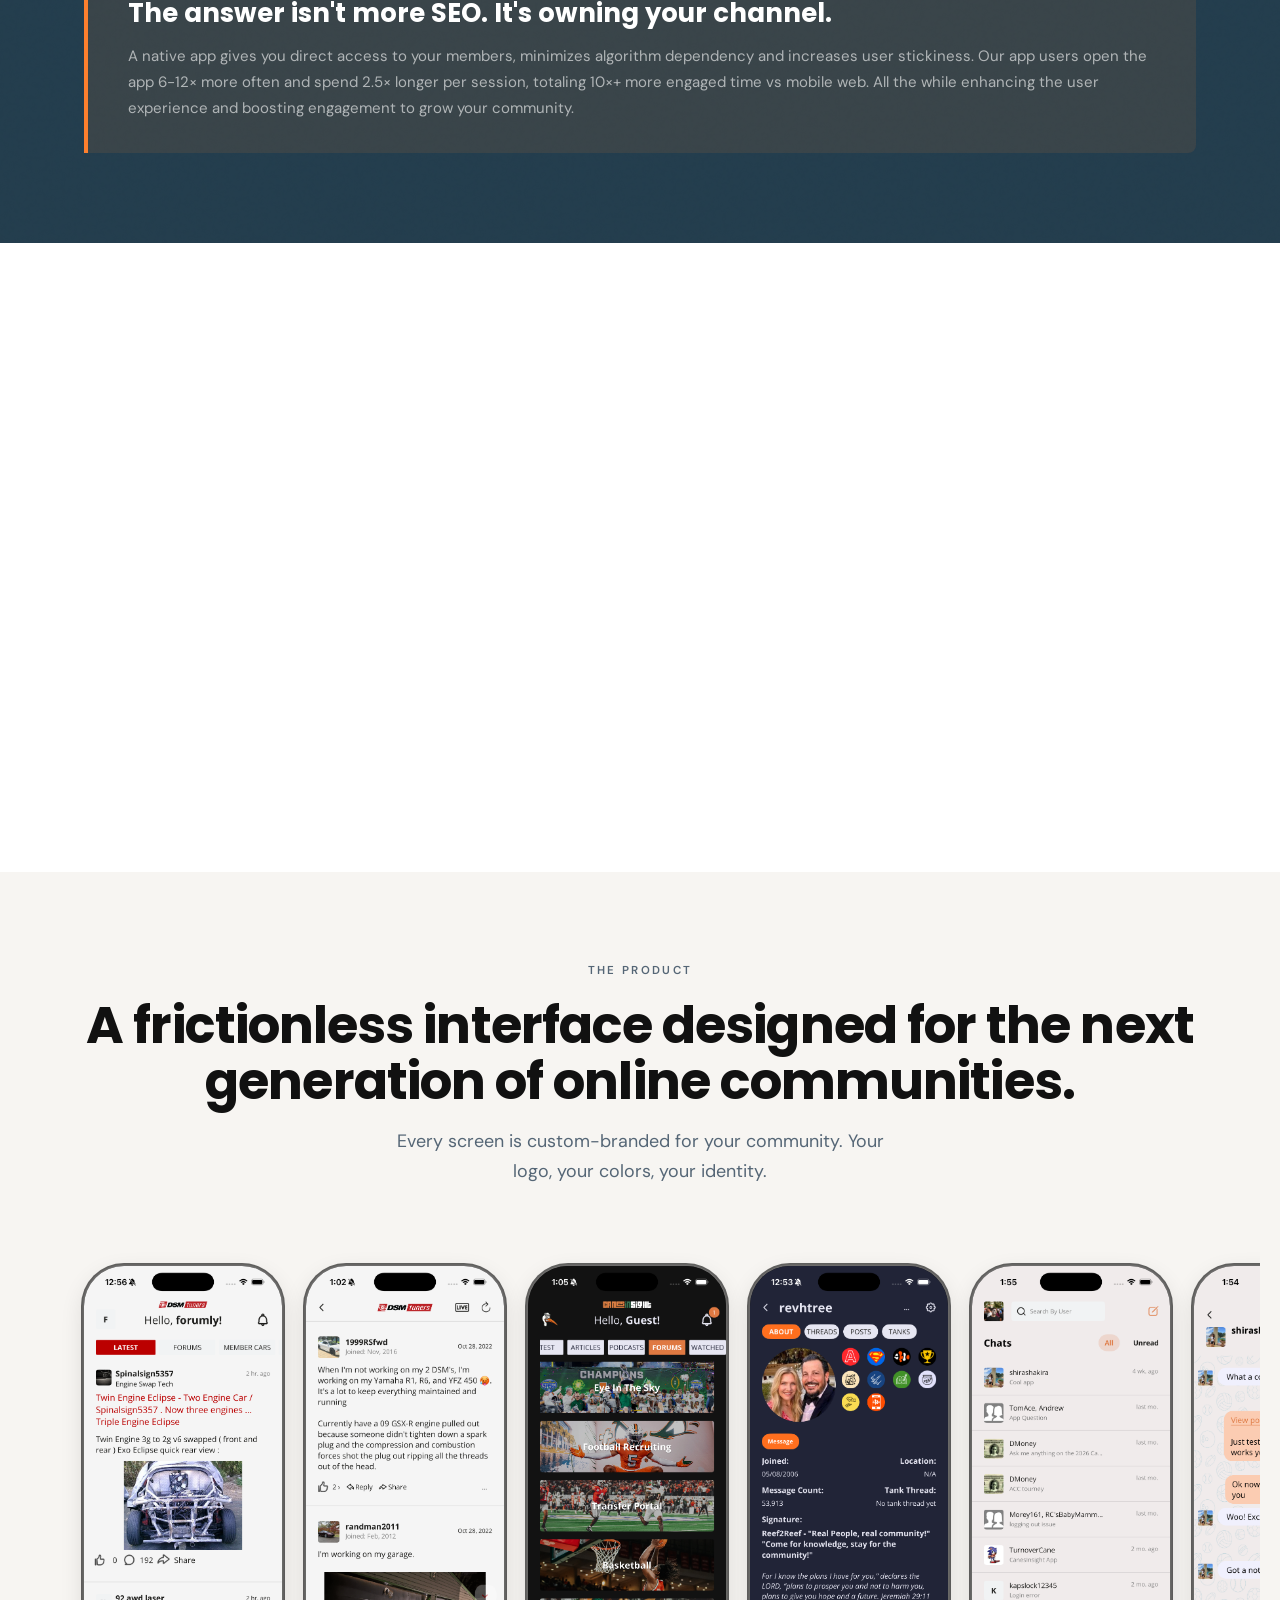
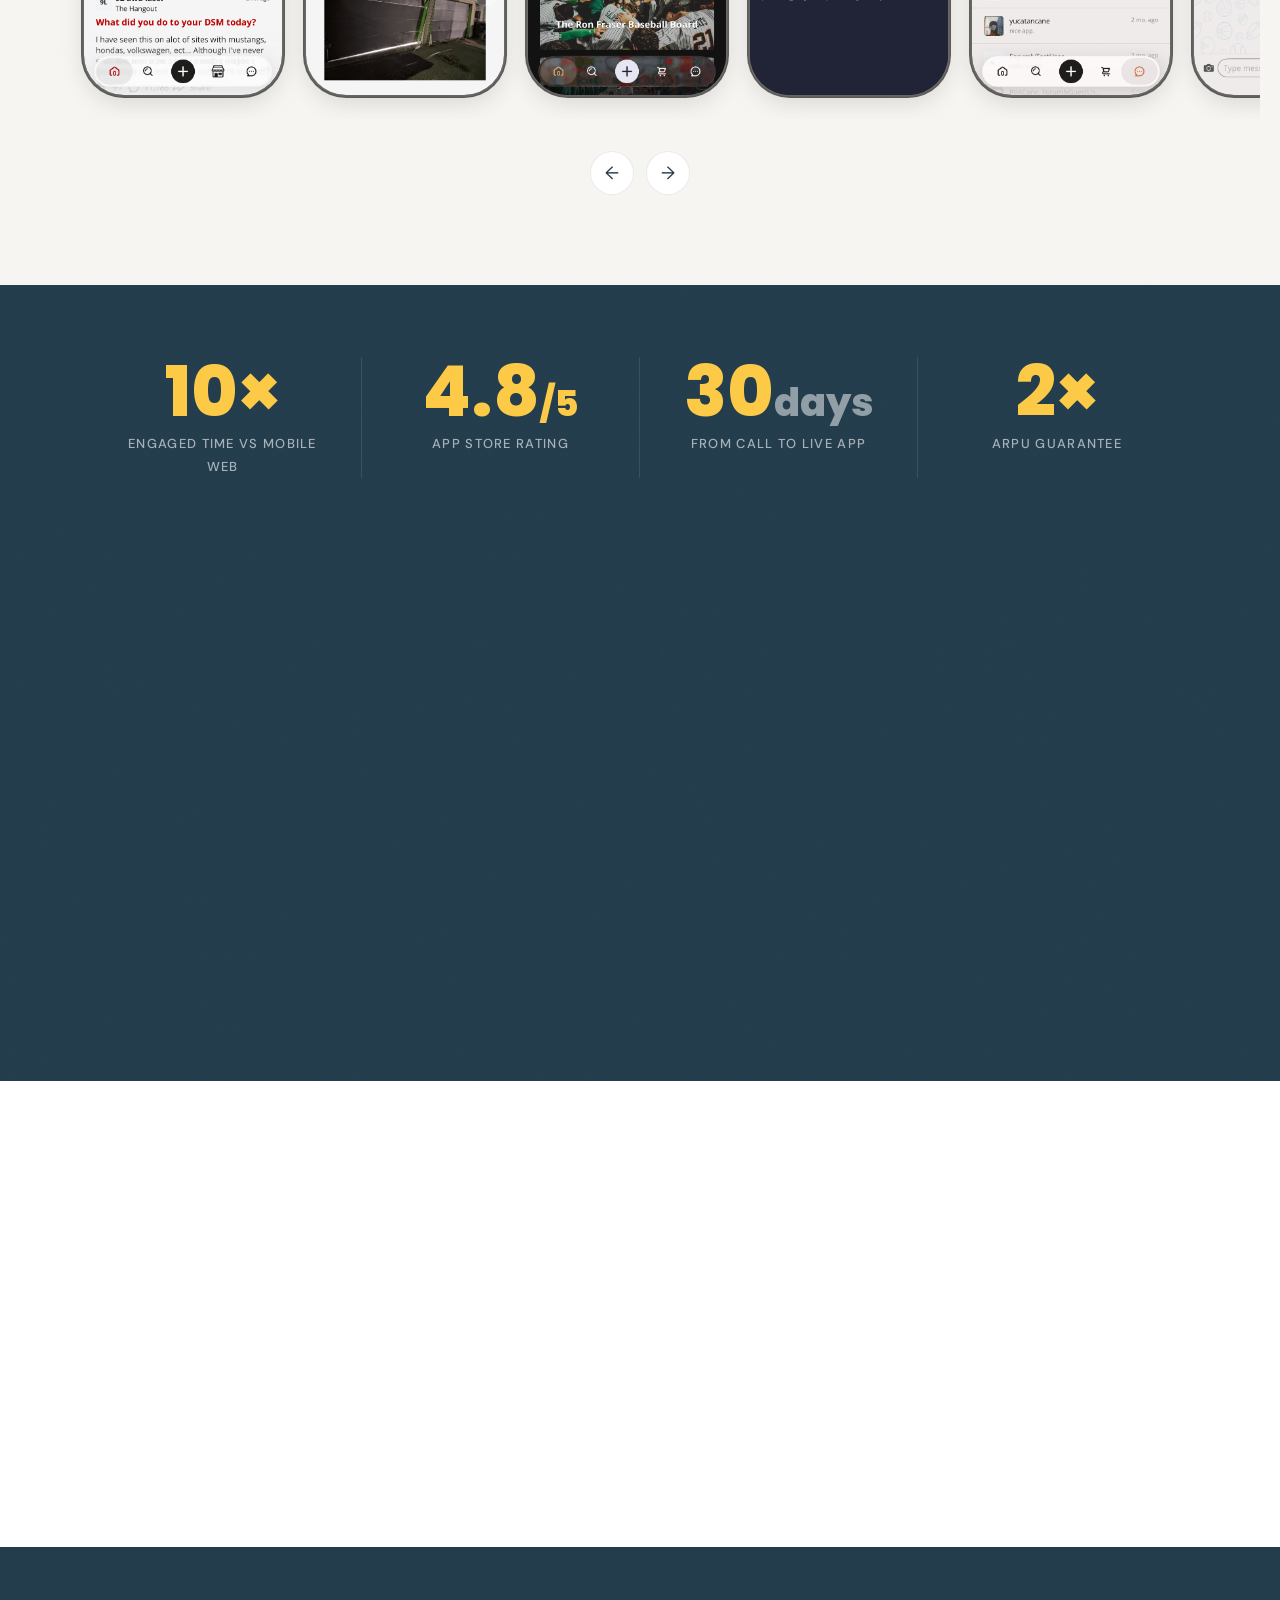
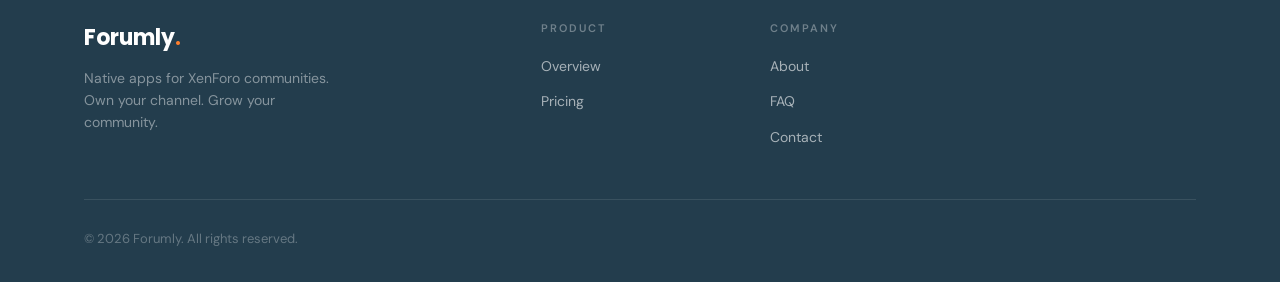
==== commit ae8ea02e: "add JSON-LD schema to pricing and about pages, fix invalid JSON in index schema Adds Service schema " ====
--- a/index.html
+++ b/index.html
@@ -70,7 +70,7 @@
         "Live Mode for real-time community events",
         "BBCode rendered as native UI elements",
         "Existing subscriber/paid member tiers respected"
-      ],
+      ]
     }
   ]
 }
@@ -307,6 +307,13 @@
 <script src="partials/footer.js"></script>
 
 <script src="https://assets.calendly.com/assets/external/widget.js" type="text/javascript" async></script>
+<script>
+window.addEventListener("message", function(e) {
+  if (e.data.event && e.data.event === "calendly.event_scheduled") {
+    gtag('event', 'manual_event_SUBMIT_LEAD_FORM');
+  }
+});
+</script>
 <script src="js/nav.js"></script>
 <script>
 (function () {
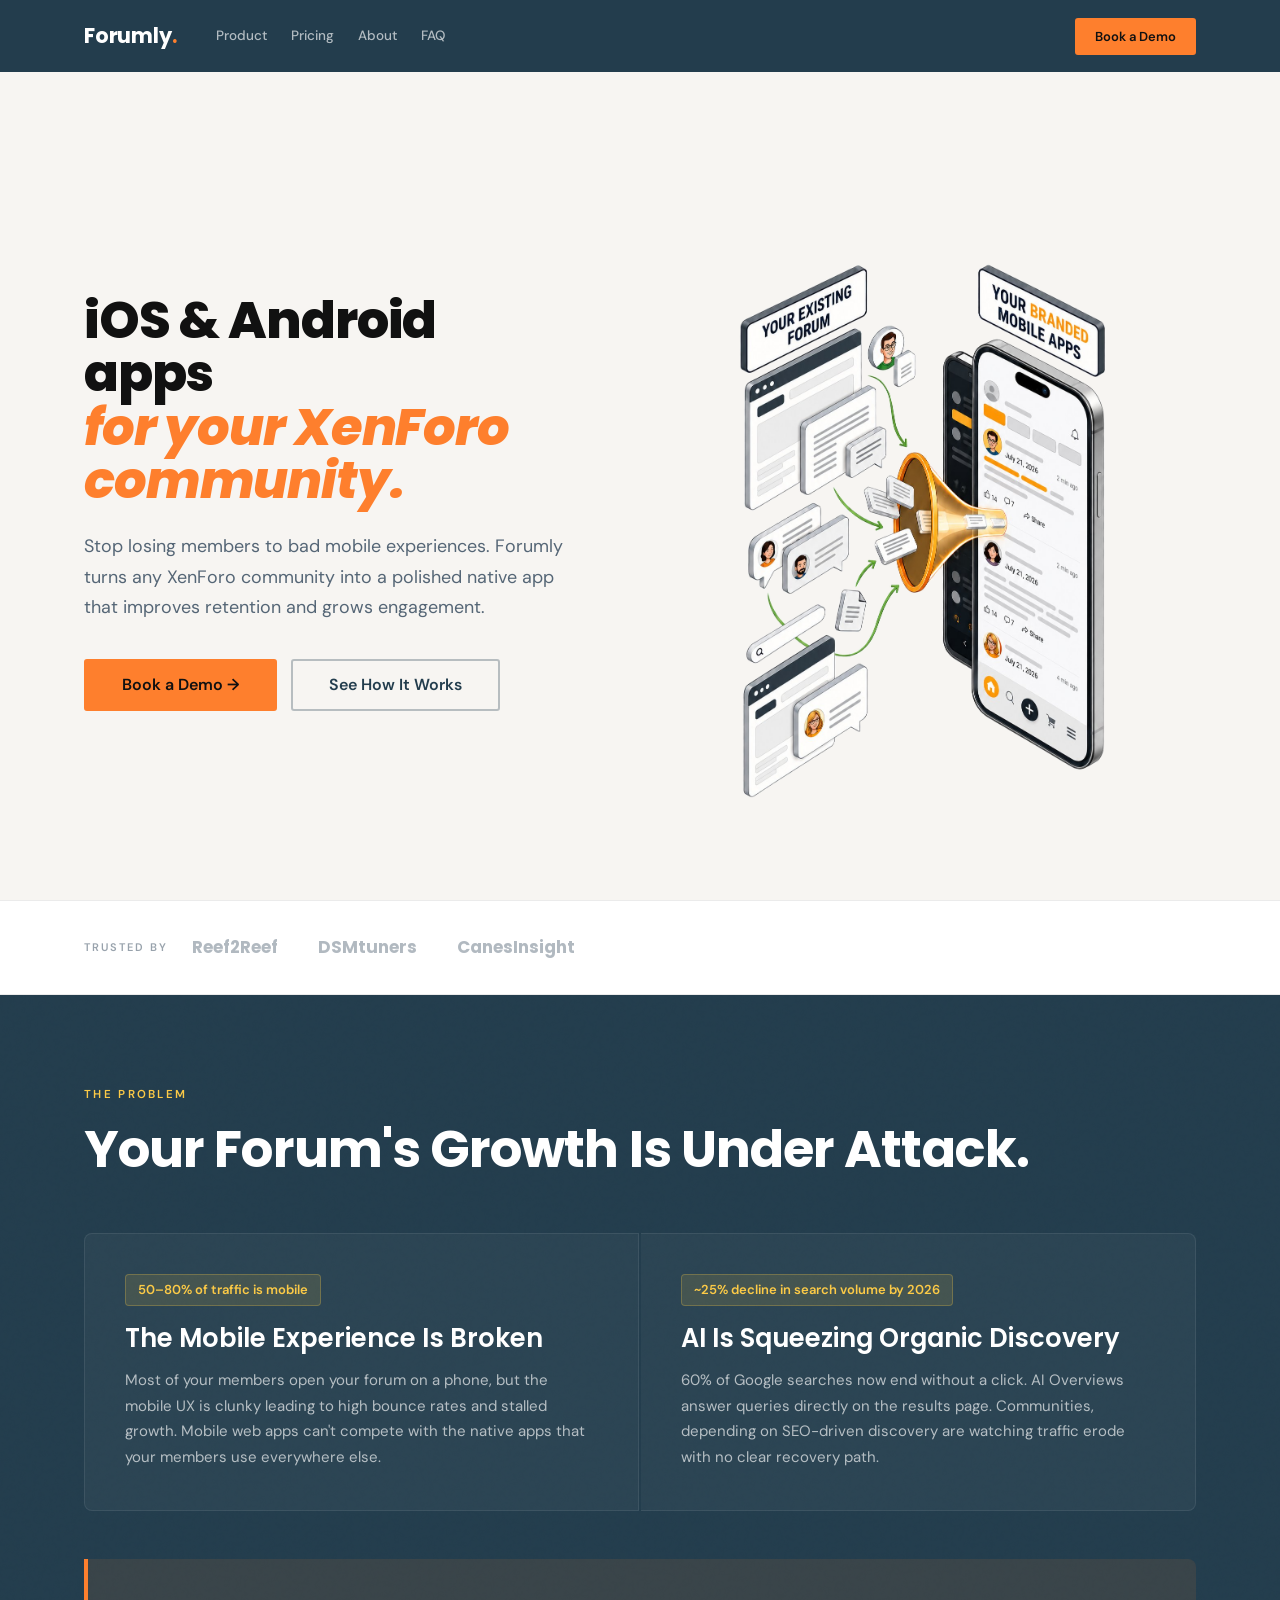
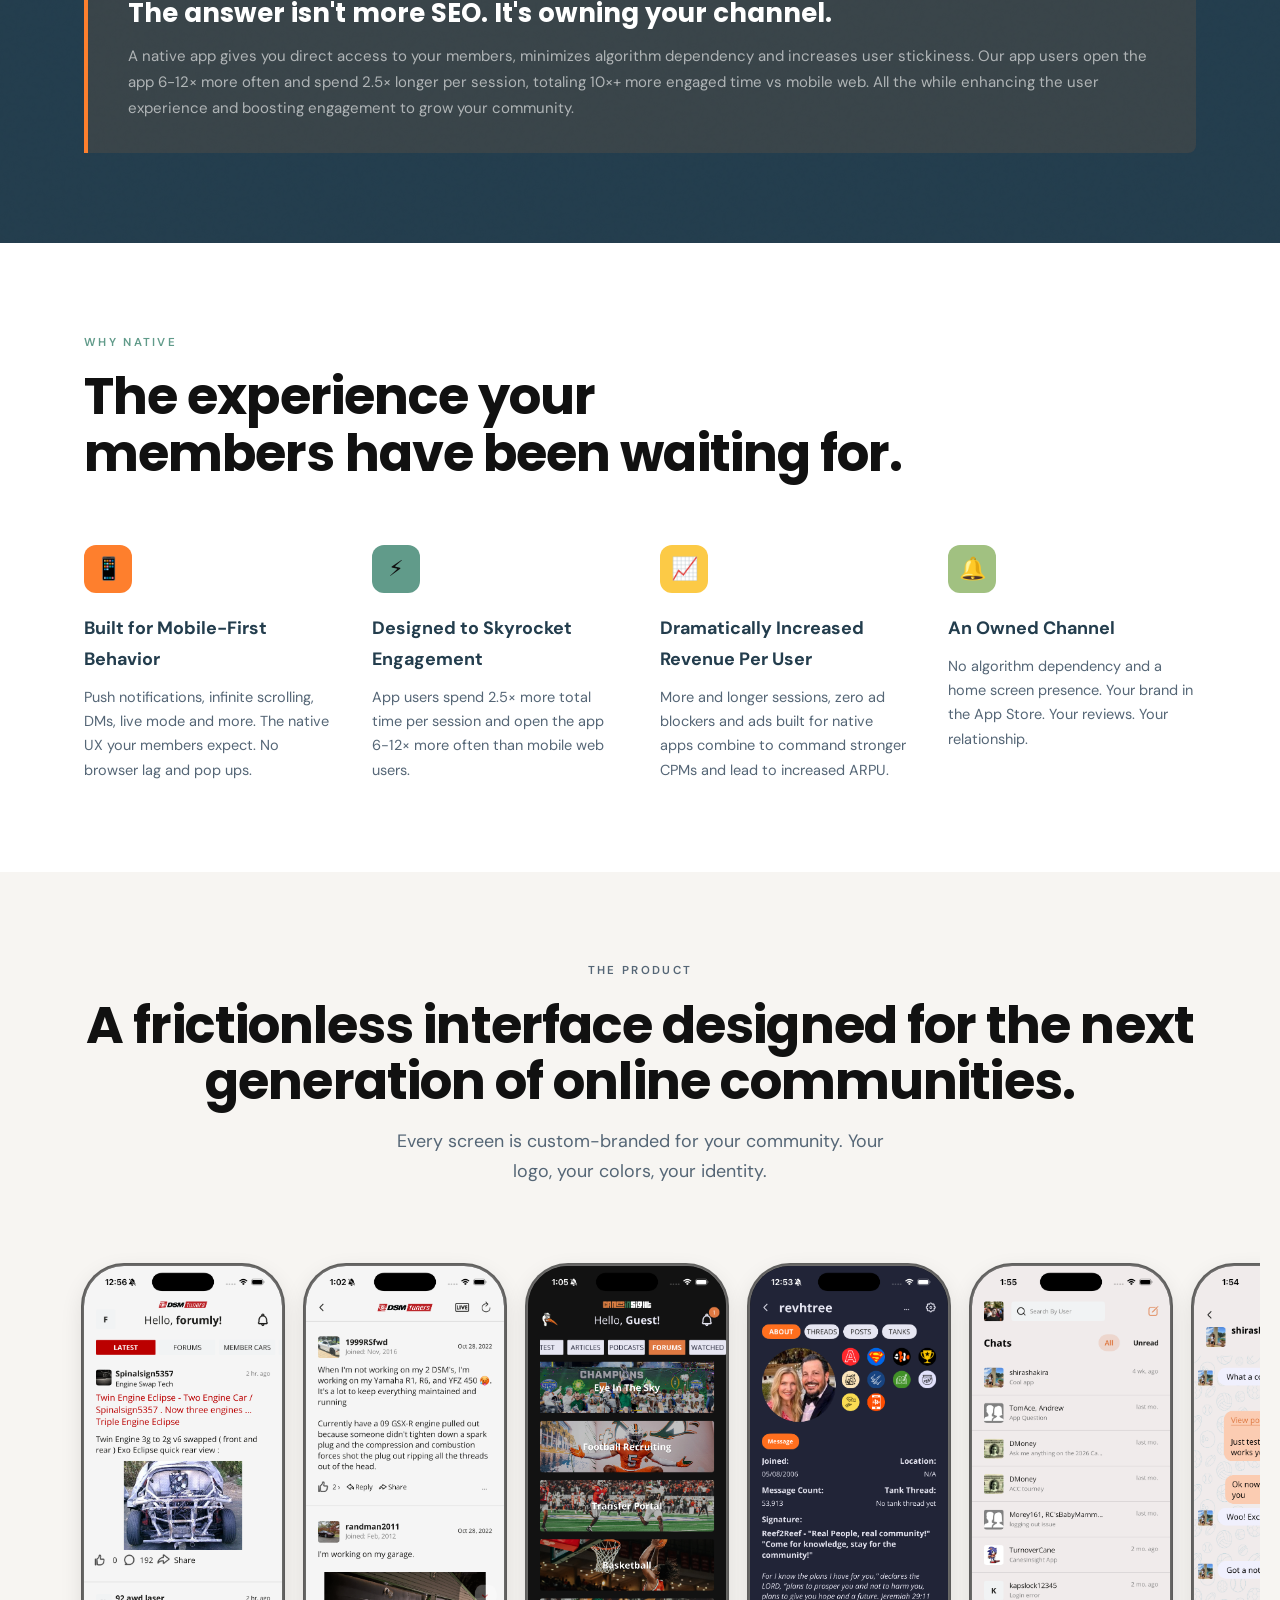
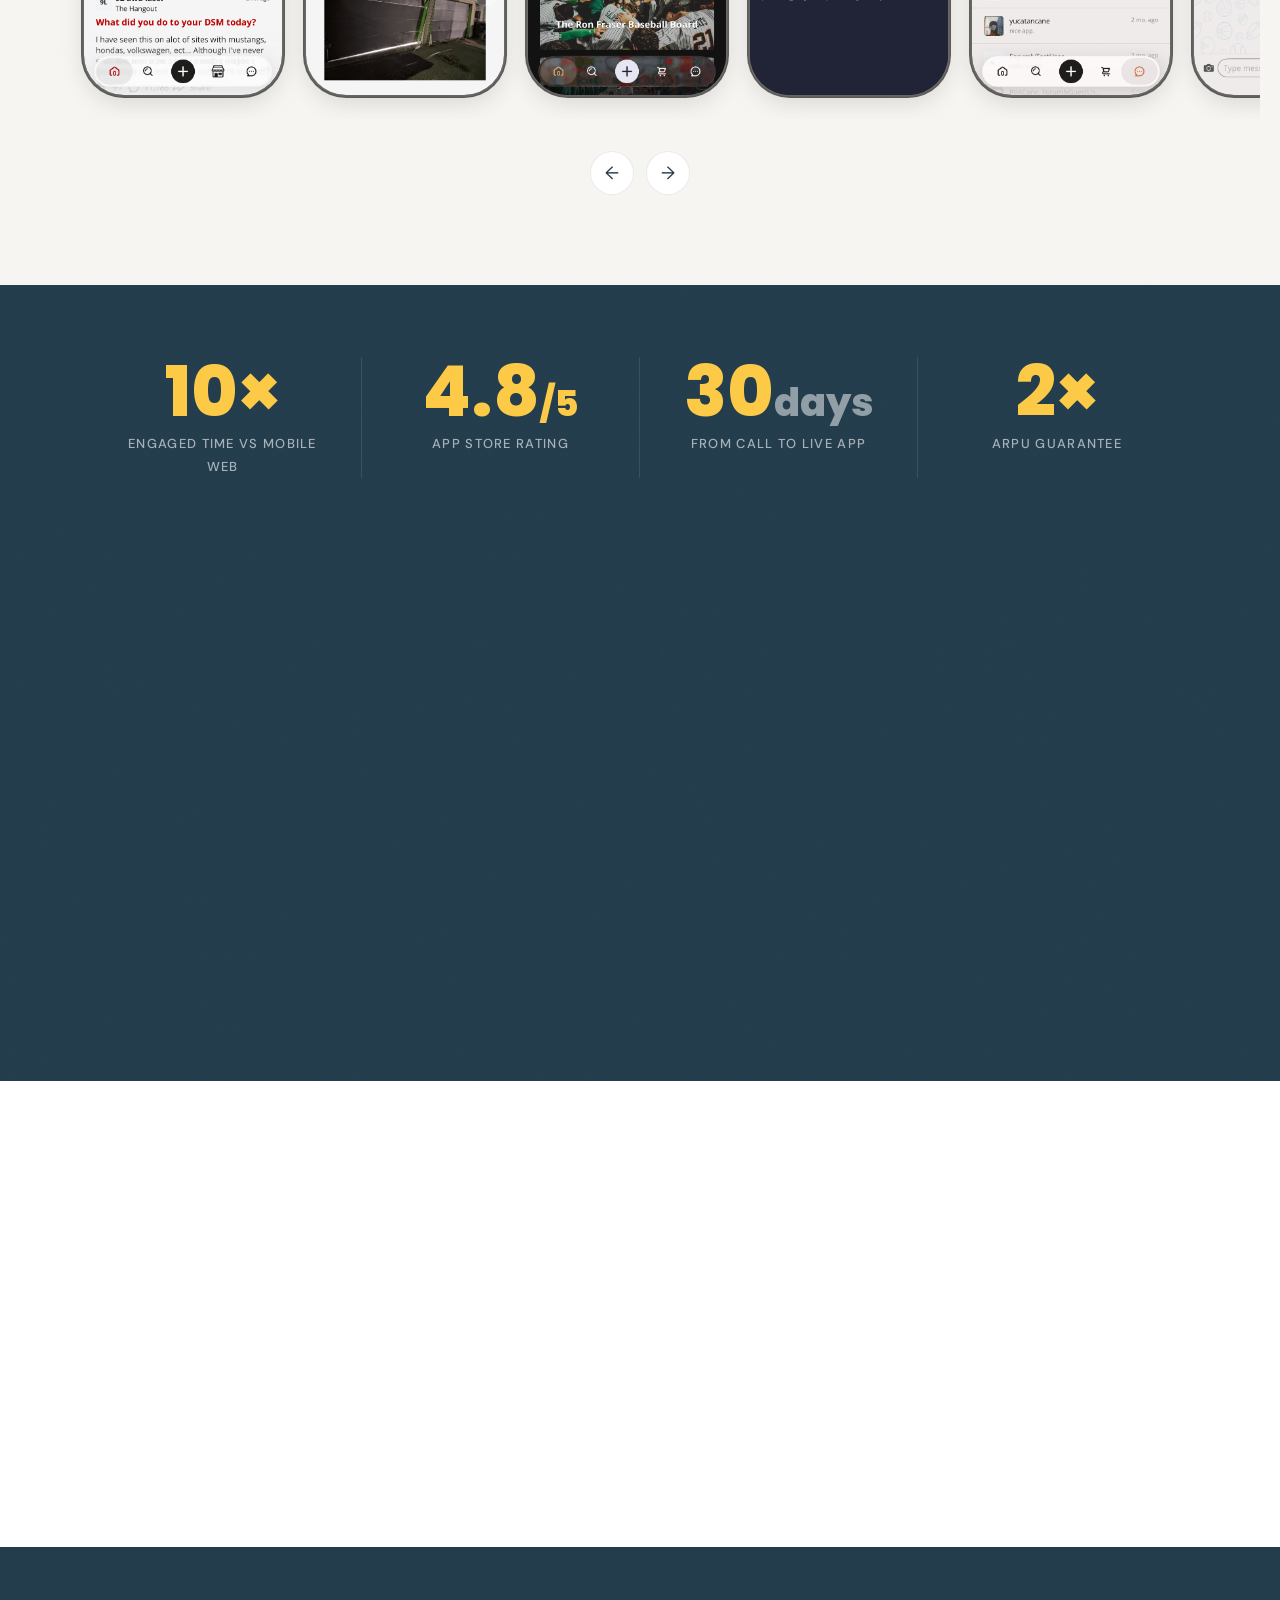
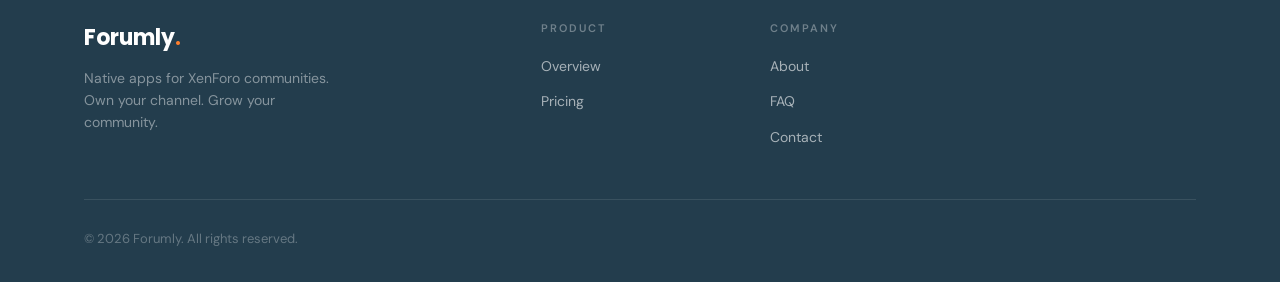
==== commit 5f05376d: "fix canonical URLs to match Vercel clean URLs Canonical tags, og:url, sitemap, and internal links po" ====
--- a/index.html
+++ b/index.html
@@ -95,7 +95,7 @@
         </p>
         <div class="hero-ctas">
           <a href="" onclick="Calendly.initPopupWidget({url:'https://calendly.com/nathan-tryforumly/30min?primary_color=fe7f2d'});return false;" class="btn btn-primary btn-lg">Book a Demo &rarr;</a>
-          <a href="product.html" class="btn btn-outline--dark btn-lg">See How It Works</a>
+          <a href="/product" class="btn btn-outline--dark btn-lg">See How It Works</a>
         </div>
       </div>
       <div class="hero-illustration" aria-hidden="false">
@@ -297,7 +297,7 @@
       </p>
       <div class="final-cta-btns">
         <a href="" onclick="Calendly.initPopupWidget({url:'https://calendly.com/nathan-tryforumly/30min?primary_color=fe7f2d'});return false;" class="btn btn-primary btn-lg">Book a Demo &rarr;</a>
-        <a href="pricing.html" class="btn btn-outline--dark btn-lg">See Pricing</a>
+        <a href="/pricing" class="btn btn-outline--dark btn-lg">See Pricing</a>
       </div>
     </div>
   </div>
